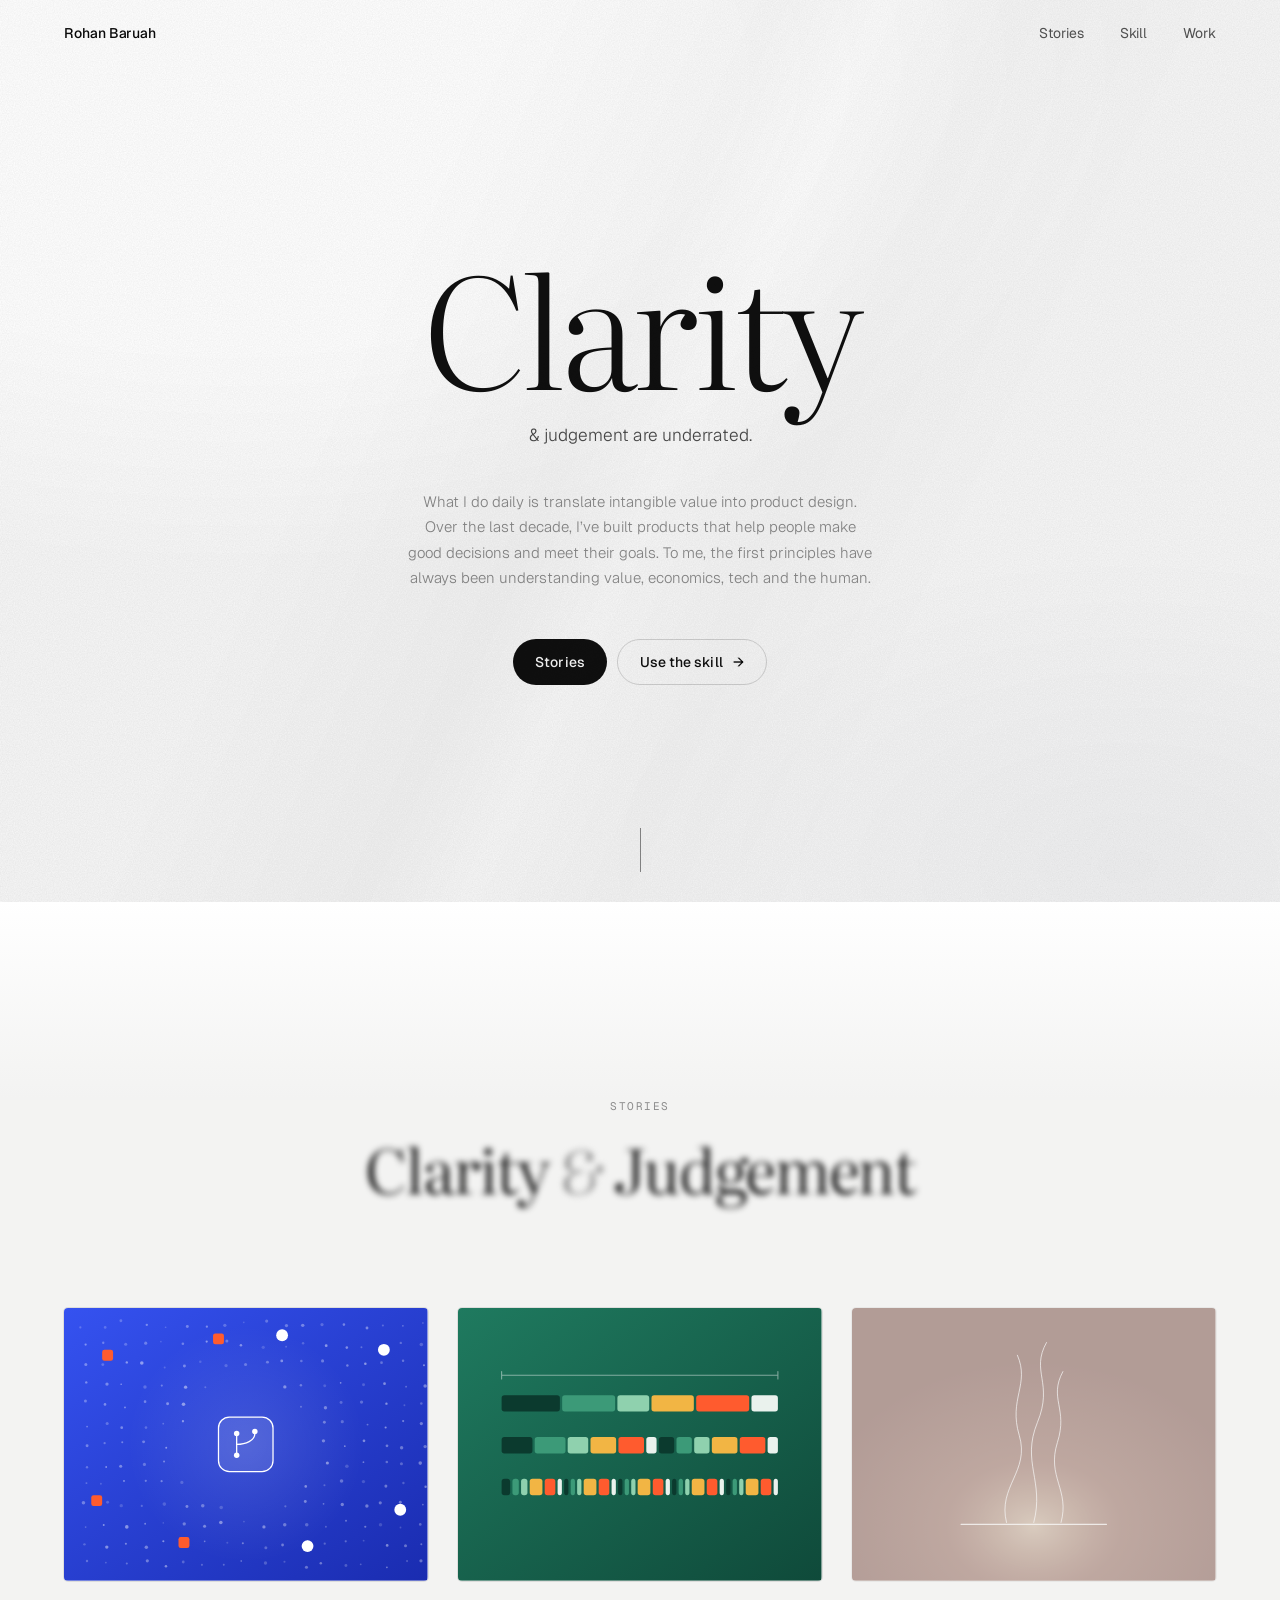
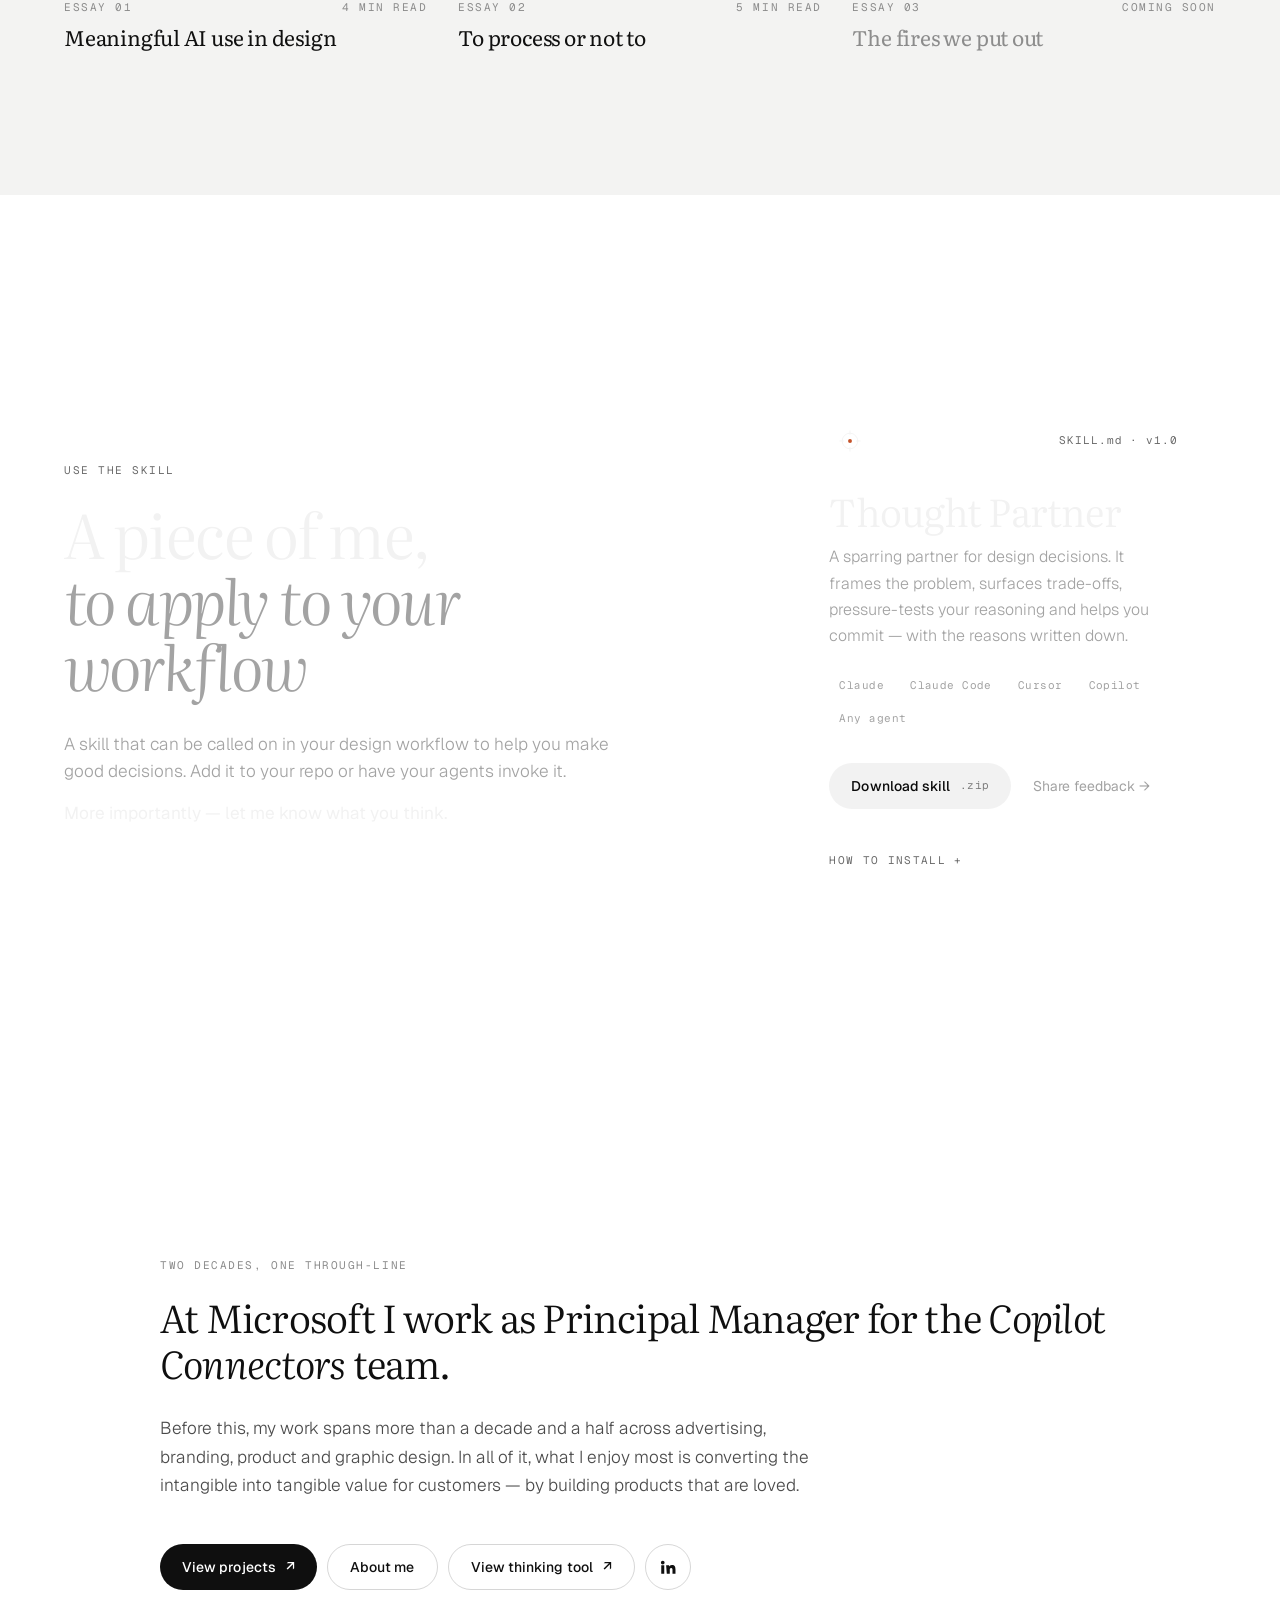
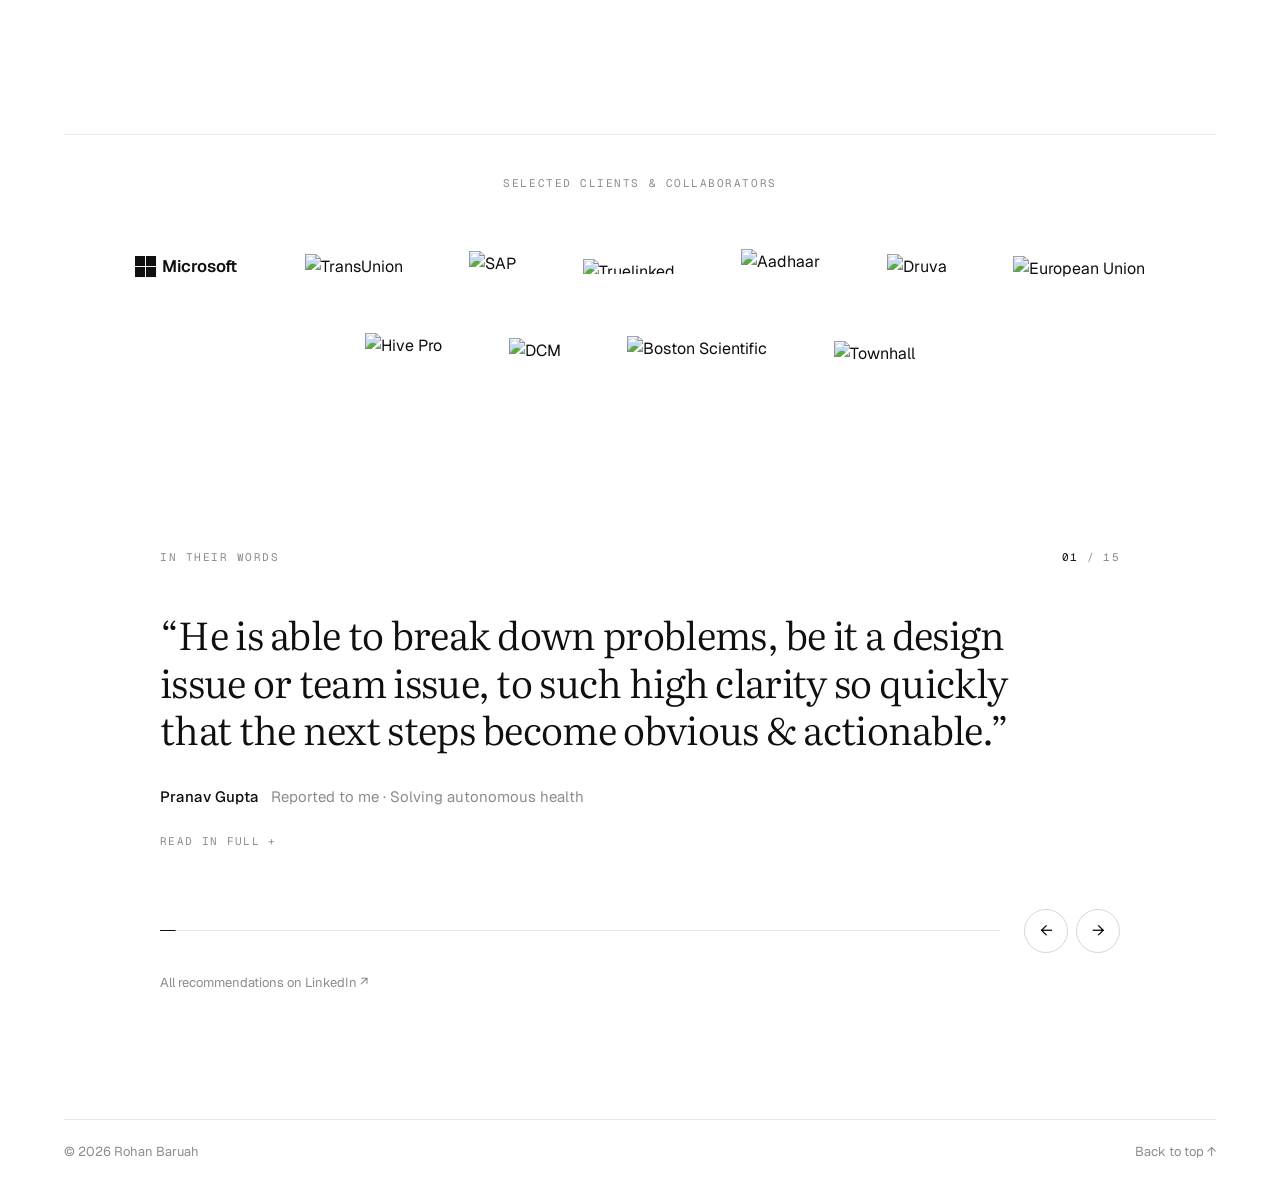
==== index.html @ e4d8b241 "Add files via upload" ====
<!doctype html>
<html lang="en">
<head>
  <meta charset="utf-8" />
  <meta name="viewport" content="width=device-width, initial-scale=1, viewport-fit=cover" />
  <title>Rohan Baruah — Clarity &amp; Judgement</title>
  <meta name="description" content="Design leadership built on clarity and judgement. Essays, a reusable decision-making skill for your design workflow, and two decades of turning the intangible into tangible value." />
  <link rel="icon" href="favicon.ico" sizes="any" />
  <link rel="icon" type="image/png" sizes="32x32" href="assets/favicon-32.png" />
  <link rel="apple-touch-icon" href="assets/apple-touch-icon.png" />
  <meta property="og:type" content="website" />
  <meta property="og:site_name" content="Rohan Baruah" />
  <meta property="og:title" content="Rohan Baruah — Clarity &amp; Judgement" />
  <meta property="og:description" content="Design leadership built on clarity and judgement. Essays, a reusable decision-making skill for your design workflow, and two decades of turning the intangible into tangible value." />
  <meta property="og:url" content="__SITE__" />
  <meta property="og:image" content="__SITE__assets/og.png" />
  <meta property="og:image:width" content="1200" />
  <meta property="og:image:height" content="630" />
  <meta name="twitter:card" content="summary_large_image" />
  <meta name="theme-color" content="#FFFFFF" />
  <link rel="icon" href="data:image/svg+xml,%3Csvg xmlns='http://www.w3.org/2000/svg' viewBox='0 0 64 64'%3E%3Crect width='64' height='64' rx='14' fill='%230A0A0A'/%3E%3Ctext x='32' y='45' font-family='Georgia,serif' font-size='38' font-style='italic' fill='%23FFFFFF' text-anchor='middle'%3EC%3C/text%3E%3C/svg%3E" />
  <link rel="preconnect" href="https://fonts.googleapis.com" />
  <link rel="preconnect" href="https://fonts.gstatic.com" crossorigin />
  <link href="https://fonts.googleapis.com/css2?family=Literata:ital,opsz,wght@0,7..72,200..600;1,7..72,200..600&family=Geist:wght@300;400;500&family=Geist+Mono:wght@400&display=swap" rel="stylesheet" />
  <link rel="stylesheet" href="styles.css" />
  <script>document.documentElement.classList.add('js')</script>
</head>
<body>

  <!-- Navigation: blends against light and dark folds -->
  <header class="nav" aria-label="Primary">
    <a class="nav__mark" href="#top">Rohan Baruah</a>
    <nav class="nav__links">
      <a href="#stories">Stories</a>
      <a href="#skill">Skill</a>
      <a href="#work">Work</a>
    </nav>
  </header>

  <main id="top">

    <!-- ───────────── Fold 1 · Clarity ───────────── -->
    <section class="fold fold--hero" aria-labelledby="hero-title">
      <div class="hero__veil" aria-hidden="true"></div>

      <div class="hero__copy">
        <h1 id="hero-title" class="hero__title">Clarity</h1>
        <p class="hero__line">&amp; judgement are underrated.</p>
        <p class="hero__about">What I do daily is translate intangible value into product design. Over the last decade, I’ve built products that help people make good decisions and meet their goals. To me, the first principles have always been understanding value, economics, tech and the human.</p>
        <div class="hero__cta">
          <a class="btn btn--ink" href="#stories">Stories</a>
          <a class="btn btn--ghost" href="#skill">Use the skill <span aria-hidden="true">→</span></a>
        </div>
      </div>

      <a class="scroll-cue" href="#stories" aria-label="Scroll to stories"><span></span></a>
    </section>

    <!-- ───────────── Fold 2 · Stories ───────────── -->
    <section id="stories" class="fold fold--stories" aria-labelledby="stories-title">
      <div class="stories__stage">
        <div class="uplight" aria-hidden="true"><div class="uplight__beam"></div><div class="uplight__pool"></div></div>
        <p class="eyebrow">Stories</p>
        <h2 id="stories-title" class="stories__title">Clarity <em>&amp;</em> Judgement</h2>
      </div>

      <div class="essays">
        <a class="essay" href="meaningful-ai-use-in-design.html">
          <figure class="essay__thumb thumb--ai" aria-hidden="true">
            <svg viewBox="0 0 400 300" preserveAspectRatio="xMidYMid slice">
              <defs>
                <linearGradient id="cobaltGround" x1="0" y1="0" x2="1" y2="1">
                  <stop offset="0" stop-color="#3552F0"/>
                  <stop offset="1" stop-color="#1A2CB0"/>
                </linearGradient>
                <radialGradient id="cobaltGlow" cx="50%" cy="50%" r="50%">
                  <stop offset="0" stop-color="#fff" stop-opacity=".22"/>
                  <stop offset="1" stop-color="#fff" stop-opacity="0"/>
                </radialGradient>
              </defs>
              <rect width="400" height="300" fill="url(#cobaltGround)"/>
              <circle class="t-glow" cx="200" cy="150" r="130" fill="url(#cobaltGlow)"/>
              <g class="t-field"></g>
              <g class="t-wires">
                <path pathLength="1" d="M98 92 C 140 92, 140 136, 170 136"/>
                <path pathLength="1" d="M86 128 C 130 128, 140 144, 170 144"/>
                <path pathLength="1" d="M86 172 C 130 172, 140 156, 170 156"/>
                <path pathLength="1" d="M98 208 C 140 208, 140 164, 170 164"/>
                <path pathLength="1" d="M230 136 C 260 136, 260 92, 302 92"/>
                <path pathLength="1" d="M230 144 C 270 144, 270 128, 314 128"/>
                <path pathLength="1" d="M230 156 C 270 156, 270 172, 314 172"/>
                <path pathLength="1" d="M230 164 C 260 164, 260 208, 302 208"/>
              </g>
              <g class="t-repo">
                <rect x="170" y="120" width="60" height="60" rx="12"/>
                <path d="M190 138 V162 M190 150 C 200 150, 210 146, 210 138" />
                <circle cx="190" cy="138" r="3"/><circle cx="190" cy="162" r="3"/><circle cx="210" cy="136" r="3"/>
              </g>
              <g class="t-node t-plug" style="--x0:48px;--y0:52px;--x1:92px;--y1:92px"><rect x="-6" y="-6" width="12" height="12" rx="2.5"/></g>
              <g class="t-node t-plug" style="--x0:132px;--y0:258px;--x1:80px;--y1:128px"><rect x="-6" y="-6" width="12" height="12" rx="2.5"/></g>
              <g class="t-node t-plug" style="--x0:36px;--y0:212px;--x1:80px;--y1:172px"><rect x="-6" y="-6" width="12" height="12" rx="2.5"/></g>
              <g class="t-node t-plug" style="--x0:170px;--y0:34px;--x1:92px;--y1:208px"><rect x="-6" y="-6" width="12" height="12" rx="2.5"/></g>
              <g class="t-node t-skill" style="--x0:352px;--y0:46px;--x1:308px;--y1:92px"><circle r="6.5"/></g>
              <g class="t-node t-skill" style="--x0:268px;--y0:262px;--x1:320px;--y1:128px"><circle r="6.5"/></g>
              <g class="t-node t-skill" style="--x0:370px;--y0:222px;--x1:320px;--y1:172px"><circle r="6.5"/></g>
              <g class="t-node t-skill" style="--x0:240px;--y0:30px;--x1:308px;--y1:208px"><circle r="6.5"/></g>
            </svg>
          </figure>
          <div class="essay__meta"><span>Essay 01</span><span>4 min read</span></div>
          <h3 class="essay__title">Meaningful AI use in design</h3>
        </a>

        <a class="essay" href="to-process-or-not-to.html">
          <figure class="essay__thumb thumb--process" aria-hidden="true">
            <svg viewBox="0 0 400 300" preserveAspectRatio="xMidYMid slice">
              <defs>
                <linearGradient id="forestGround" x1="0" y1="0" x2="1" y2="1">
                  <stop offset="0" stop-color="#1F7A5F"/>
                  <stop offset="1" stop-color="#0F4A3A"/>
                </linearGradient>
              </defs>
              <rect width="400" height="300" fill="url(#forestGround)"/>
              <g class="t-ticks"><path d="M48 70 V78 M352 70 V78 M48 74 H352"/></g>
              <g class="t-track"><rect x="48.0" y="96" width="64.1" height="18" rx="3" fill="#0B3A2E"/><rect x="114.6" y="96" width="58.3" height="18" rx="3" fill="#3C9A78"/><rect x="175.4" y="96" width="35.0" height="18" rx="3" fill="#8FD1AE"/><rect x="212.9" y="96" width="46.6" height="18" rx="3" fill="#F2B544"/><rect x="262.1" y="96" width="58.3" height="18" rx="3" fill="#FF5B2E"/><rect x="322.9" y="96" width="29.1" height="18" rx="3" fill="#EAF2ED"/></g>
              <g class="t-track"><rect x="48.0" y="142" width="33.9" height="18" rx="3" fill="#0B3A2E"/><rect x="84.4" y="142" width="33.9" height="18" rx="3" fill="#3C9A78"/><rect x="120.7" y="142" width="22.6" height="18" rx="3" fill="#8FD1AE"/><rect x="145.8" y="142" width="28.2" height="18" rx="3" fill="#F2B544"/><rect x="176.5" y="142" width="28.2" height="18" rx="3" fill="#FF5B2E"/><rect x="207.2" y="142" width="11.3" height="18" rx="3" fill="#EAF2ED"/><rect x="221.0" y="142" width="16.9" height="18" rx="3" fill="#0B3A2E"/><rect x="240.4" y="142" width="16.9" height="18" rx="3" fill="#3C9A78"/><rect x="259.9" y="142" width="16.9" height="18" rx="3" fill="#8FD1AE"/><rect x="279.3" y="142" width="28.2" height="18" rx="3" fill="#F2B544"/><rect x="310.0" y="142" width="28.2" height="18" rx="3" fill="#FF5B2E"/><rect x="340.7" y="142" width="11.3" height="18" rx="3" fill="#EAF2ED"/></g>
              <g class="t-track"><rect x="48.0" y="188" width="9.4" height="18" rx="3" fill="#0B3A2E"/><rect x="59.9" y="188" width="7.0" height="18" rx="3" fill="#3C9A78"/><rect x="69.4" y="188" width="7.0" height="18" rx="3" fill="#8FD1AE"/><rect x="78.9" y="188" width="14.0" height="18" rx="3" fill="#F2B544"/><rect x="95.4" y="188" width="11.7" height="18" rx="3" fill="#FF5B2E"/><rect x="109.6" y="188" width="4.7" height="18" rx="3" fill="#EAF2ED"/><rect x="116.8" y="188" width="4.7" height="18" rx="3" fill="#0B3A2E"/><rect x="124.0" y="188" width="4.7" height="18" rx="3" fill="#3C9A78"/><rect x="131.1" y="188" width="4.7" height="18" rx="3" fill="#8FD1AE"/><rect x="138.3" y="188" width="14.0" height="18" rx="3" fill="#F2B544"/><rect x="154.8" y="188" width="11.7" height="18" rx="3" fill="#FF5B2E"/><rect x="169.0" y="188" width="4.7" height="18" rx="3" fill="#EAF2ED"/><rect x="176.2" y="188" width="4.7" height="18" rx="3" fill="#0B3A2E"/><rect x="183.4" y="188" width="4.7" height="18" rx="3" fill="#3C9A78"/><rect x="190.6" y="188" width="4.7" height="18" rx="3" fill="#8FD1AE"/><rect x="197.7" y="188" width="14.0" height="18" rx="3" fill="#F2B544"/><rect x="214.3" y="188" width="11.7" height="18" rx="3" fill="#FF5B2E"/><rect x="228.5" y="188" width="4.7" height="18" rx="3" fill="#EAF2ED"/><rect x="235.6" y="188" width="4.7" height="18" rx="3" fill="#0B3A2E"/><rect x="242.8" y="188" width="4.7" height="18" rx="3" fill="#3C9A78"/><rect x="250.0" y="188" width="4.7" height="18" rx="3" fill="#8FD1AE"/><rect x="257.2" y="188" width="14.0" height="18" rx="3" fill="#F2B544"/><rect x="273.7" y="188" width="11.7" height="18" rx="3" fill="#FF5B2E"/><rect x="287.9" y="188" width="4.7" height="18" rx="3" fill="#EAF2ED"/><rect x="295.1" y="188" width="4.7" height="18" rx="3" fill="#0B3A2E"/><rect x="302.2" y="188" width="4.7" height="18" rx="3" fill="#3C9A78"/><rect x="309.4" y="188" width="4.7" height="18" rx="3" fill="#8FD1AE"/><rect x="316.6" y="188" width="14.0" height="18" rx="3" fill="#F2B544"/><rect x="333.1" y="188" width="11.7" height="18" rx="3" fill="#FF5B2E"/><rect x="347.3" y="188" width="4.7" height="18" rx="3" fill="#EAF2ED"/></g>
              <line class="t-head" x1="48" y1="84" x2="48" y2="224"/>
            </svg>
          </figure>
          <div class="essay__meta"><span>Essay 02</span><span>5 min read</span></div>
          <h3 class="essay__title">To process or not to</h3>
        </a>

        <div class="essay is-soon">
          <figure class="essay__thumb thumb--fires" aria-hidden="true">
            <svg viewBox="0 0 400 300" preserveAspectRatio="xMidYMid slice">
              <defs>
                <radialGradient id="ember" cx="50%" cy="80%" r="60%">
                  <stop offset="0" stop-color="#FFC069" stop-opacity=".75"/>
                  <stop offset=".4" stop-color="#FF7A3D" stop-opacity=".35"/>
                  <stop offset="1" stop-color="#FF7A3D" stop-opacity="0"/>
                </radialGradient>
              </defs>
              <rect width="400" height="300" fill="#B4371B"/>
              <rect width="400" height="300" fill="url(#ember)"/>
              <g class="t-line t-smoke">
                <path d="M170 236 C 160 196, 196 180, 184 140 S 196 84, 182 52"/>
                <path d="M200 236 C 212 190, 186 170, 204 126 S 196 70, 214 38"/>
                <path d="M230 236 C 240 200, 214 186, 226 148 S 216 100, 232 70"/>
              </g>
              <path class="t-base" d="M120 238 H280"/>
            </svg>
          </figure>
          <div class="essay__meta"><span>Essay 03</span><span>Coming soon</span></div>
          <h3 class="essay__title">The fires we put out</h3>
        </div>
      </div>
    </section>

    <!-- ───────────── Fold 3 · The skill (dark) ───────────── -->
    <section id="skill" class="fold fold--skill" aria-labelledby="skill-title">
      <div class="skill__glow" aria-hidden="true"></div>
      <div class="skill__grid">
        <div class="skill__copy">
          <p class="eyebrow">Use the skill</p>
          <h2 id="skill-title" class="skill__title">A piece of me,<br /><em>to apply to your workflow</em></h2>
          <p class="skill__desc">A skill that can be called on in your design workflow to help you make good decisions. Add it to your repo or have your agents invoke it.</p>
          <p class="skill__desc skill__desc--em">More importantly — let me know what you think.</p>
        </div>

        <article class="skillcard">
          <div class="skillcard__top">
            <span class="skillcard__icon" aria-hidden="true">
              <svg viewBox="0 0 40 40"><circle cx="20" cy="20" r="13"/><circle cx="20" cy="20" r="3.2" class="fill"/><path d="M20 3v6M20 31v6M3 20h6M31 20h6"/></svg>
            </span>
            <span class="skillcard__tag">SKILL.md · v1.0</span>
          </div>
          <h3 class="skillcard__name">Thought Partner</h3>
          <p class="skillcard__what">A sparring partner for design decisions. It frames the problem, surfaces trade-offs, pressure-tests your reasoning and helps you commit — with the reasons written down.</p>
          <ul class="skillcard__works">
            <li>Claude</li><li>Claude Code</li><li>Cursor</li><li>Copilot</li><li>Any agent</li>
          </ul>
          <div class="skillcard__actions">
            <a class="btn btn--light" href="assets/thought-partner-skill.zip" download>
              Download skill <span class="btn__meta">.zip</span>
            </a>
            <a class="link-light" href="mailto:rohan.baruah@gmail.com?subject=Thought%20Partner%20skill%20%E2%80%94%20feedback">Share feedback <span aria-hidden="true">→</span></a>
          </div>
          <details class="skillcard__how">
            <summary>How to install</summary>
            <ol>
              <li><b>Claude Code</b> — unzip into <code>.claude/skills/</code> in your repo, or <code>~/.claude/skills/</code> for every project.</li>
              <li><b>Claude.ai</b> — Settings → Capabilities → Skills → upload the zip.</li>
              <li><b>Other agents</b> — drop <code>SKILL.md</code> in your repo and reference it from your agent instructions.</li>
            </ol>
          </details>
        </article>
      </div>
    </section>

    <!-- ───────────── Fold 4 · Credibility ───────────── -->
    <section id="work" class="fold fold--work" aria-labelledby="work-title">
      <div class="work__inner">
        <p class="eyebrow">Two decades, one through-line</p>
        <h2 id="work-title" class="visually-hidden">Experience</h2>
        <p class="work__lead">At Microsoft I work as Principal Manager for the <em>Copilot Connectors</em> team.</p>
        <p class="work__body">Before this, my work spans more than a decade and a half across advertising, branding, product and graphic design. In all of it, what I enjoy most is converting the intangible into tangible value for customers — by building products that are loved.</p>
        <div class="work__cta">
          <a class="btn btn--ink" href="https://icky2sticky.framer.website/#projects-1" target="_blank" rel="noopener">View projects <span aria-hidden="true">↗</span></a>
          <a class="btn btn--ghost" href="https://docs.google.com/document/d/1UkSklnshBPQ4LnmFs9jwqDoGEj37XyWwLFOPFKgwu-Q/edit?usp=sharing" target="_blank" rel="noopener">About me</a>
          <a class="btn btn--ghost" href="https://fpp-design.lovable.app/" target="_blank" rel="noopener">View thinking tool <span aria-hidden="true">↗</span></a>
          <a class="btn btn--ghost btn--icon" href="https://www.linkedin.com/in/rohan-baruah-94317ab/" target="_blank" rel="noopener" aria-label="LinkedIn">
            <svg viewBox="0 0 24 24" aria-hidden="true"><path d="M4.98 3.5a2.5 2.5 0 1 1 0 5 2.5 2.5 0 0 1 0-5zM3 9.75h4V21H3zM9.5 9.75h3.83v1.54h.06c.53-1.01 1.84-2.08 3.79-2.08 4.05 0 4.8 2.67 4.8 6.13V21h-4v-5.02c0-1.2-.02-2.74-1.67-2.74-1.67 0-1.93 1.3-1.93 2.65V21h-4z"/></svg>
          </a>
        </div>
      </div>

      <div class="logos">
        <p class="logos__label">Selected clients &amp; collaborators</p>
        <ul class="logos__grid">
          <li style="--h:22">
            <svg class="logo-ms" viewBox="0 0 108 23" role="img" aria-label="Microsoft">
              <rect x="0" y="0" width="10.5" height="10.5"/><rect x="11.5" y="0" width="10.5" height="10.5"/>
              <rect x="0" y="11.5" width="10.5" height="10.5"/><rect x="11.5" y="11.5" width="10.5" height="10.5"/>
              <text x="28" y="17.2">Microsoft</text>
            </svg>
          </li>
          <li style="--h:25"><img src="assets/logos/transunion.png" alt="TransUnion" loading="lazy" /></li>
          <li style="--h:32"><img src="assets/logos/sap.png" alt="SAP" loading="lazy" /></li>
          <li style="--h:15"><img src="assets/logos/truelinked.png" alt="Truelinked" loading="lazy" /></li>
          <li style="--h:36"><img src="assets/logos/aadhaar.png" alt="Aadhaar" loading="lazy" /></li>
          <li style="--h:25"><img src="assets/logos/druva.png" alt="Druva" loading="lazy" /></li>
          <li style="--h:21"><img src="assets/logos/eu.png" alt="European Union" loading="lazy" /></li>
          <li style="--h:36"><img src="assets/logos/hivepro.png" alt="Hive Pro" loading="lazy" /></li>
          <li style="--h:25"><img src="assets/logos/dcm.png" alt="DCM" loading="lazy" /></li>
          <li style="--h:30"><img src="assets/logos/bostonscientific.png" alt="Boston Scientific" loading="lazy" /></li>
          <li style="--h:20"><img src="assets/logos/townhall.png" alt="Townhall" loading="lazy" /></li>
        </ul>
      </div>

    </section>

    <!-- ───────────── Fold 5 · In their words (LinkedIn recommendations) ───────────── -->
    <section id="words" class="fold fold--words" aria-labelledby="words-title">
      <div class="words__inner">
        <div class="words__head">
          <p class="eyebrow" id="words-title">In their words</p>
          <p class="words__count" aria-hidden="true"><span class="words__n">01</span> / <span class="words__total">15</span></p>
        </div>

        <div class="words__stage" aria-roledescription="carousel" aria-label="Recommendations from LinkedIn">
          <ol class="words__list">

            <li class="rec">
              <blockquote class="rec__quote">He is able to break down problems, be it a design issue or team issue, to such high clarity so quickly that the next steps become obvious &amp; actionable.</blockquote>
              <p class="rec__who"><a href="https://www.linkedin.com/in/interguption/" target="_blank" rel="noopener">Pranav Gupta</a><span>Reported to me · Solving autonomous health</span></p>
              <details class="rec__full"><summary>Read in full</summary>
                <p>Rohan taught me, leading by example, the value of an empathetic leader. He is able to break down problems, be it a design issue or team issue, to such high clarity so quickly that the next steps become obvious &amp; actionable. It is this level of articulation &amp; his ability to deeply understand people which taught me the timeless lesson about the 3 kinds of designers that exist in a team &amp; how to help them be their best selves. Rohan has helped me grow exponentially during the time we worked together. He will always be an inspiration, a good friend and a fellow beer enthusiast!</p>
              </details>
            </li>

            <li class="rec">
              <blockquote class="rec__quote">Rohan never reacted with pressure or noise. Instead, he brought a sense of calm and clarity that made you feel, ‘okay, we’ll figure this out.’</blockquote>
              <p class="rec__who"><a href="https://www.linkedin.com/in/rahul-patil-69a485149/" target="_blank" rel="noopener">Rahul Patil</a><span>Reported to me · Founder, Tradeal</span></p>
              <details class="rec__full"><summary>Read in full</summary>
                <p>Working with Rohan has been one of those experiences that quietly shapes how you see leadership.</p>
                <p>I still remember moments when things were uncertain—tight timelines, unclear directions, or just the usual chaos that comes with building products. In those situations, Rohan never reacted with pressure or noise. Instead, he brought a sense of calm and clarity that made you feel, “okay, we’ll figure this out.” That ability to steady a team without overpowering it is rare.</p>
                <p>What makes Rohan stand out isn’t just his design thinking or decision-making—it’s how deeply he cares about people. He notices when someone is stuck, when someone needs direction, or even just encouragement. And he shows up—not in a loud, performative way, but in a way that actually matters.</p>
                <p>One thing I’ve always respected is that he doesn’t just aim for better outcomes; he pushes for better growth—for the team and for individuals. He challenges you, but never in a way that puts you down. You walk away sharper, more confident, and more aware of your own potential.</p>
                <p>Rohan is the kind of leader who doesn’t just build products—he builds people and trust along the way. And that’s something that stays with you long after the project is done.</p>
              </details>
            </li>

            <li class="rec">
              <blockquote class="rec__quote">Rohan is one of the few people who will think about you, more than you will.</blockquote>
              <p class="rec__who"><a href="https://www.linkedin.com/in/heribert-thomas/" target="_blank" rel="noopener">Heribert Thomas</a><span>Client · Founder, Bottomline</span></p>
              <details class="rec__full"><summary>Read in full</summary>
                <p>Rohan is one of the few people who will think about you, more than you will. He is highly empathetic, a good listener, has high integrity and someone who adds value to you irrespective of whether you asked for it. These qualities make him trustworthy and that's why he is able to manage a team of highly talented people and get them aligned to a single goal, because everyone loves working with him. I've worked with him for more than 5 years now and he delivers on what he promised. But that's not the reason I like working with him, the reason I enjoy working with him is, coz he is one of the nicest people you will come across in a corporate setting. If you haven't worked with him yet, you are losing out.</p>
              </details>
            </li>

            <li class="rec">
              <blockquote class="rec__quote">His understanding of each project requirement was so high that the lead times for warming up were non-existent.</blockquote>
              <p class="rec__who"><a href="https://www.linkedin.com/in/kelaaditya/" target="_blank" rel="noopener">Aditya Kela</a><span>Client · Software</span></p>
              <details class="rec__full"><summary>Read in full</summary>
                <p>We initiated our first project with Rohan in 2019 and liked working with him and his team so much that since 2019 all of our design projects (UI/UX on mobile and desktop, branding, and design market research) were handled by him. His understanding of each project requirement was so high that the lead times for warming up were non-existent. His ability to view each project from both the design and also the business standpoints was incredible. Additionally, each discussion with him led to the generation of exciting ideas and avenues that we hadn't explored.</p>
                <p>Personally, I think he's a great team leader and design manager, and really good at client relations. Very easy to talk to, discuss with, promptly reachable, and also available at odd times and weekends too (as and when ideas pop up).</p>
                <p>We will miss him a lot and really look forward to working with him in the future.</p>
              </details>
            </li>

            <li class="rec">
              <blockquote class="rec__quote">He has the innate ability to understand business or product challenges, resolve complexity, and achieve design solutions most efficiently and creatively.</blockquote>
              <p class="rec__who"><a href="https://www.linkedin.com/in/shekharbadve/" target="_blank" rel="noopener">Shekhar Badve</a><span>Senior colleague · Director, Lokusdesign</span></p>
              <details class="rec__full"><summary>Read in full</summary>
                <p>I am delighted to recommend Rohan, who has been an exceptional leader in our UI/UX practice at Monsoonfish. I have known Rohan for 10 years and have seen him grow from a designer to a technical business leader. He has the innate ability to understand business or product challenges, resolve complexity, and achieve design solutions most efficiently and creatively. I have rarely seen a combination of creativity, technical expertise, strategic insight, and people-centricity in a person. He has consistently driven our projects to success.</p>
                <p>In his role, Rohan has demonstrated an impressive ability to blend user-centered design principles with innovative solutions. His keen eye for detail and deep understanding of user needs have resulted in interfaces that are not only visually stunning but also intuitive and highly functional.</p>
                <p>What sets Rohan apart is his leadership and collaborative spirit. He has a remarkable talent for mentoring junior designers, fostering a culture of continuous learning, and encouraging creativity within the team. His ability to effectively communicate design concepts and rationale to stakeholders has facilitated smoother project execution and alignment across departments.</p>
                <p>Beyond his technical prowess, Rohan is known for his problem-solving skills and proactive approach. He consistently takes the initiative to address challenges and refine processes, ensuring our design practices remain cutting-edge and aligned with the best standards. Rohan's dedication, expertise, and passion for design will bring value to any organization.</p>
                <p>I wish him all the success!</p>
              </details>
            </li>

            <li class="rec">
              <blockquote class="rec__quote">I can confidently say that he is one of the best design team leads I’ve encountered.</blockquote>
              <p class="rec__who"><a href="https://www.linkedin.com/in/shabazkhan054/" target="_blank" rel="noopener">Shahbaz Khan</a><span>Client · Founder, Bottomline</span></p>
              <details class="rec__full"><summary>Read in full</summary>
                <p>I had the privilege of knowing Rohan during my entrepreneurial journey, and I can confidently say that he is one of the best design team leads I’ve encountered. His exceptional communication skills, coupled with his boundless energy, make him a joy to collaborate with and a natural leader.</p>
                <p>Beyond his technical expertise, his willingness to go the extra mile to help those around him is truly inspiring. He’s always ready to lend a hand, share insights, or uplift the team whenever needed.</p>
                <p>Rohan played a crucial role in my growth and success, and I have no doubt he will continue to make a positive impact wherever he goes.</p>
              </details>
            </li>

            <li class="rec">
              <blockquote class="rec__quote">Even if the truth might hurt, he never sugarcoats it. His suggestions were always rooted in genuine care and honesty.</blockquote>
              <p class="rec__who"><a href="https://www.linkedin.com/in/design-with-subham/" target="_blank" rel="noopener">Subham Saurabh</a><span>Worked in my team · Product Designer</span></p>
              <details class="rec__full"><summary>Read in full</summary>
                <p>If you don’t believe me, just talk to him once, and you’ll see exactly what I mean.</p>
                <p>I had the privilege of working with him as my Operations Manager, and I can say with confidence that he is one of the most genuine and inspiring individuals I’ve encountered. From our first interaction during a telephonic interview, I knew he was someone special. Our conversation immediately clicked, and from that moment, I felt assured about the opportunity to work with him.</p>
                <p>Soon after joining, we went on a company trip to Goa. During that trip, I opened up about some of the vulnerable moments in my life, and his response was thoughtful, logical, and empathetic. That conversation deepened our relationship beyond the typical manager-employee dynamic, he became not just a mentor but a true friend and an elder brother figure to me.</p>
                <p>What stood out the most about him was his ability to provide unbiased feedback. Even if the truth might hurt, he never sugarcoats it. His suggestions were always rooted in genuine care and honesty, which I found both admirable and rare. He has a remarkable gift for understanding people deeply through just a few conversations. His support was unwavering, always offering guidance that felt personal, grounded, and insightful.</p>
                <p>Although I didn’t work on many projects with him, every interaction was a learning opportunity. Whether we discussed career growth, relationships, or life in general, his wisdom left a lasting impression on me. His charisma, humility, and kindness made him approachable to everyone, regardless of background. It was fascinating to see how people, no matter their rank or gender, gravitated towards him, he truly was the talk of the office, always for the right reasons.</p>
                <p>What makes him extraordinary is not just his emotional intelligence and people management skills but also his deep understanding of art, design principles, philosophy, and psychology. His grasp of Gestalt principles and their application to real-world design challenges was inspiring to witness.</p>
                <p>He leaves a lasting impact wherever he goes. His words and ideas stay with you long after a conversation ends, encouraging reflection and growth. His problem-solving abilities, eagerness to explore new ideas, and cheerful personality make him an invaluable asset to any organization.</p>
                <p>In short, Rohan's ability to connect with people, guide them with empathy and logic, and provide valuable feedback creates a culture of trust and growth. His emotional intelligence, design expertise, and leadership skills foster collaboration and innovation, ensuring that any team he is part of flourishes. Any organisation would be fortunate to have someone like him, whose wisdom and leadership inspire both professional and personal growth.</p>
                <p>To quote him: Order is a necessary condition for anything the human mind is to understand. ~ Rudolf Arnheim</p>
              </details>
            </li>

            <li class="rec">
              <blockquote class="rec__quote">From day one, he not only believed in my potential but also made sure I believed in myself.</blockquote>
              <p class="rec__who"><a href="https://www.linkedin.com/in/suryanarayankv/" target="_blank" rel="noopener">Surya Narayan K V</a><span>Worked in my team · Design, AI &amp; Product, Strollby</span></p>
              <details class="rec__full"><summary>Read in full</summary>
                <p>Rohan was the perfect mentor to give my UX design career the kickstart it needed. From day one, he not only believed in my potential but also made sure I believed in myself. He’s the kind of leader who knows how to bring out the best in his people, always valuing their input and guiding them with care.</p>
                <p>Rohan has this unique ability to make every conversation enjoyable, whether we’re deep in design discussions or just catching up on life. His wit and humor are refreshing, and he has a way of lightening the mood when things get tough —sometimes I felt like I was in my very own episode of The Office. If I had to pick a quote to describe working with him, it would be from Michael Scott: “I am Beyoncé, always.” Because honestly, when you work with Rohan, you feel like you’re working with someone who makes you feel empowered and unstoppable.</p>
                <p>He’s not just a mentor; he’s a leader who makes every challenge fun, every lesson valuable, and every interaction memorable. If you ever get the chance to work with Rohan, don’t think twice —it’s a career highlight, for sure!</p>
              </details>
            </li>

            <li class="rec">
              <blockquote class="rec__quote">His astute sense of design and ability to engage patiently and effectively with diverse stakeholders to capture user needs is impressive.</blockquote>
              <p class="rec__who"><a href="https://www.linkedin.com/in/aishwarya-pillai-4365726/" target="_blank" rel="noopener">Aishwarya Pillai</a><span>Client · Coalition for Disaster Resilient Infrastructure</span></p>
              <details class="rec__full"><summary>Read in full</summary>
                <p>It’s been a pleasure working with Rohan on DRI Connect. His astute sense of design and ability to engage patiently and effectively with diverse stakeholders to capture user needs is impressive. His convivial way of working also makes a difference.</p>
              </details>
            </li>

            <li class="rec">
              <blockquote class="rec__quote">He genuinely cares about his team members, and creates a supportive atmosphere where everyone feels valued and understood.</blockquote>
              <p class="rec__who"><a href="https://www.linkedin.com/in/poorvaketkar/" target="_blank" rel="noopener">Poorva Ketkar</a><span>Worked in my team · UX Researcher</span></p>
              <details class="rec__full"><summary>Read in full</summary>
                <p>Rohan is one of the most visionary people I’ve come across! His enthusiasm is infectious, always motivating those around him. His ability to connect with people on a personal level is something that’s exceptional, it encourages a positive and collaborative work environment. He was a master of his craft, with exceptional management skills that led to the success of his team and the organization as a whole.</p>
                <p>He genuinely cares about his team members, and creates a supportive atmosphere where everyone feels valued and understood. One thing that I admire the most is that he is very invested in his team's professional growth and always ready to provide mentorship.</p>
              </details>
            </li>

            <li class="rec">
              <blockquote class="rec__quote">Rohan is a take-charge person who is able to present creative solutions to complex problems and communicate the benefits clearly.</blockquote>
              <p class="rec__who"><a href="https://www.linkedin.com/in/ronojacob/" target="_blank" rel="noopener">Rono Jacob</a><span>Senior colleague · Product leader</span></p>
              <details class="rec__full"><summary>Read in full</summary>
                <p>It was wonderful to work together with Rohan, who was an exceptional UX designer. Proactive, energetic and totally organized. A brilliant UX designer with strong empathy for users. Very positive attitude towards work. Besides being a joy to work with, Rohan is a take-charge person who is able to present creative solutions to complex problems and communicate the benefits clearly. I enjoyed working with him on the numerous projects we took on. Wish you all the very best!</p>
              </details>
            </li>

            <li class="rec">
              <blockquote class="rec__quote">Rohan used to go to the extreme depth of the problem statement to come up with the most acceptable and ideal solution for the product.</blockquote>
              <p class="rec__who"><a href="https://www.linkedin.com/in/mahesh-kulkarni-07234a/" target="_blank" rel="noopener">Mahesh Kulkarni</a><span>Colleague · Tekdi Technologies</span></p>
              <details class="rec__full"><summary>Read in full</summary>
                <p>Rohan is one of the most enthusiastic and creative people I have seen. We worked together on a very large project in the education field through Monsoonfish. Rohan used to go to the extreme depth of the problem statement to come up with the most acceptable and ideal solution for the product. He brings a very in depth knowledge of the product domain on whichever product he works. Used wonder when and how does so much of research and background work for any of product specification discussions. He was on the go to person for anything related to UI/UX of the product. Rohan is a very approachable and dependent person.</p>
                <p>It's a real pleasure to work in the team where Rohan is part of.</p>
              </details>
            </li>

            <li class="rec">
              <blockquote class="rec__quote">Rohan’s creative problem-solving skills and attention to detail consistently result in impactful design solutions.</blockquote>
              <p class="rec__who"><a href="https://www.linkedin.com/in/sankalp-pandey-55307123/" target="_blank" rel="noopener">Sankalp Pandey</a><span>Client · Cybersecurity leader</span></p>
              <details class="rec__full"><summary>Read in full</summary>
                <p>Rohan is an outstanding UX innovator and designer, known for creating intuitive and engaging user experiences. His dedication to staying updated with the latest trends and his collaborative spirit make him a valuable asset. Rohan’s creative problem-solving skills and attention to detail consistently result in impactful design solutions.</p>
              </details>
            </li>

            <li class="rec">
              <blockquote class="rec__quote">He is hands-on with Project ops and understands the needs of his clients to the core.</blockquote>
              <p class="rec__who"><a href="https://www.linkedin.com/in/neemisha-agashe-1a55561a7/" target="_blank" rel="noopener">Neemisha Agashe</a><span>Reported to me · HR</span></p>
              <details class="rec__full"><summary>Read in full</summary>
                <p>Rohan is a contagiously motivated and driven individual. His passion and expertise in design and operations make him a standout individual. I had a great opportunity to work with him and learn from his mentorship. He is hands-on with Project ops and understands the needs of his clients to the core. It's been a pleasure collaborating with someone so dedicated, and I'm eagerly looking forward to future opportunities to work alongside Rohan again.</p>
              </details>
            </li>

            <li class="rec">
              <blockquote class="rec__quote">Even when we joined different companies, he has always been my go-to person for UI/UX issues.</blockquote>
              <p class="rec__who"><a href="https://www.linkedin.com/in/ambikasingh/" target="_blank" rel="noopener">Ambika Singh</a><span>Senior colleague · Technical Writer</span></p>
              <details class="rec__full"><summary>Read in full</summary>
                <p>This one is long overdue. Rohan is one of my favorite people because he is an enthusiastic and creative person, and he is also a very approachable and dependent person. Even when we joined different companies, he has always been my go-to person for UI/UX issues. I found Rohan to be very hardworking, lively, and honest. If you talk to him about anything (excluding religion and politics), you're bound to be surprised! He's high on life, happy in life! Rohan, all the best to you!</p>
              </details>
            </li>

          </ol>
        </div>

        <div class="words__ctrl">
          <div class="words__bar" aria-hidden="true"><i></i></div>
          <button class="words__btn" type="button" data-dir="-1" aria-label="Previous recommendation">←</button>
          <button class="words__btn" type="button" data-dir="1" aria-label="Next recommendation">→</button>
        </div>
        <p class="words__source"><a href="https://www.linkedin.com/in/rohan-baruah-94317ab/" target="_blank" rel="noopener">All recommendations on LinkedIn <span aria-hidden="true">↗</span></a></p>
      </div>

      <footer class="foot">
        <span>© <span id="yr">2026</span> Rohan Baruah</span>
        <a href="#top">Back to top <span aria-hidden="true">↑</span></a>
      </footer>
    </section>
  </main>

  <script src="main.js" defer></script>
</body>
</html>
---- styles.css ----
/* ──────────────────────────────────────────────
   Clarity & Judgement — landing page
   Display: Literata (optical sizes) · Body: Geist · Labels: Geist Mono
   ────────────────────────────────────────────── */

:root {
  /* Light — neutral, no warmth */
  --white: #FFFFFF;
  --mist: #F3F3F2;          /* Stories ground: just enough tone for light to read */
  --tile: #FAFAFA;
  --ink: #0F0F0F;
  --ink-2: #4A4A4A;
  --ink-3: #8C8C8C;
  --rule: rgba(0, 0, 0, .09);

  /* Dark */
  --night: #0A0A0A;
  --moon: #F2F2F2;
  --moon-2: #A3A3A3;
  --moon-3: #6B6B6B;
  --line-d: rgba(255, 255, 255, .1);

  --accent: #C4522A;
  --cobalt: #2B47E6;
  --ember: #FF5B2E;

  /* Type */
  --serif: "Literata", "Iowan Old Style", Georgia, serif;
  --sans: "Geist", ui-sans-serif, system-ui, -apple-system, "Segoe UI", sans-serif;
  --mono: "Geist Mono", ui-monospace, "SF Mono", Menlo, monospace;

  /* Type scale — one ladder for the whole site
     display  · the single word that opens the site
     h1       · section statements
     h2       · sub-statements, card names
     h3       · item titles
     lead     · the sentence that follows a headline
     body / small / label */
  --fs-display: clamp(64px, 12vw, 176px);
  --fs-h1: clamp(38px, 4.8vw, 64px);
  --fs-h2: clamp(28px, 3vw, 40px);
  --fs-h3: clamp(21px, 1.6vw, 24px);
  --fs-lead: clamp(17px, 1.35vw, 20px);
  --fs-body: 16px;
  --fs-small: 14px;
  --fs-label: 11px;

  --gutter: clamp(20px, 5vw, 72px);
  --ease: cubic-bezier(.2, .7, .1, 1);
}

*, *::before, *::after { box-sizing: border-box; }
html { scroll-behavior: smooth; -webkit-text-size-adjust: 100%; overflow-x: clip; }
body {
  margin: 0;
  background: var(--white);
  color: var(--ink);
  font-family: var(--sans);
  font-size: var(--fs-body);
  font-weight: 400;
  line-height: 1.6;
  -webkit-font-smoothing: antialiased;
  -moz-osx-font-smoothing: grayscale;
  text-rendering: optimizeLegibility;
  font-feature-settings: "ss01", "cv11";
  transition: background-color 1s var(--ease);
}
body.is-dark { background: var(--night); }

/* Frosted glass — a fixed pane over the page: fine grain + soft, uneven diffusion */
body::after {
  content: ""; position: fixed; inset: -2px; z-index: 45; pointer-events: none;
  background-image:
    url("data:image/svg+xml,%3Csvg xmlns='http://www.w3.org/2000/svg' width='220' height='220'%3E%3Cfilter id='n'%3E%3CfeTurbulence type='fractalNoise' baseFrequency='.85' numOctaves='3' stitchTiles='stitch'/%3E%3CfeColorMatrix values='0 0 0 0 0 0 0 0 0 0 0 0 0 0 0 0 0 0 .065 0'/%3E%3C/filter%3E%3Crect width='100%25' height='100%25' filter='url(%23n)'/%3E%3C/svg%3E"),
    radial-gradient(70% 55% at 18% 8%, rgba(0,0,0,0), rgba(0,0,0,0) 55%, rgba(0,0,0,.03)),
    radial-gradient(60% 50% at 88% 96%, rgba(20,30,60,.035), rgba(0,0,0,0) 70%),
    linear-gradient(115deg, rgba(0,0,0,0) 30%, rgba(0,0,0,.022) 46%, rgba(0,0,0,0) 52%, rgba(0,0,0,.014) 60%, rgba(0,0,0,0) 72%);
  background-size: 220px 220px, 100% 100%, 100% 100%, 100% 100%;
  mix-blend-mode: multiply;
  transition: opacity 1s var(--ease);
}
body.is-dark::after { mix-blend-mode: screen; opacity: .5; }

img, svg { display: block; max-width: 100%; }
a { color: inherit; text-decoration: none; }
::selection { background: var(--ink); color: var(--white); }

.visually-hidden {
  position: absolute !important; width: 1px; height: 1px; overflow: hidden;
  clip: rect(0 0 0 0); white-space: nowrap;
}

/* ── Type roles ── */
.serif, .hero__title, .stories__title, .skill__title, .skillcard__name, .work__lead, .essay__title {
  font-family: var(--serif);
  font-optical-sizing: auto;
  font-weight: 350;
}
.eyebrow, .essay__meta, .logos__label, .skillcard__tag, .skillcard__works li, .skillcard__how summary {
  font-family: var(--mono);
  font-size: var(--fs-label);
  font-weight: 400;
  letter-spacing: .14em;
  text-transform: uppercase;
}
.eyebrow { color: var(--ink-3); margin: 0 0 20px; }

/* ───────────── Nav ───────────── */
.nav {
  position: fixed; inset: 0 0 auto 0; z-index: 50;
  display: flex; justify-content: space-between; align-items: center;
  padding: 22px var(--gutter);
  color: #fff;
  mix-blend-mode: difference;
  font-size: var(--fs-small);
  opacity: 0;
  transition: opacity 1s var(--ease) 2.4s;
}
.is-ready .nav { opacity: 1; }
.nav__mark { font-weight: 500; letter-spacing: -.005em; }
.nav__links { display: flex; gap: clamp(16px, 3vw, 36px); }
.nav__links a { opacity: .72; transition: opacity .3s; }
.nav__links a:hover { opacity: 1; }

/* ───────────── Buttons ───────────── */
.btn {
  display: inline-flex; align-items: center; justify-content: center; gap: 10px;
  height: 46px; padding: 0 22px;
  border-radius: 999px;
  white-space: nowrap;
  font-size: var(--fs-small); font-weight: 500; letter-spacing: .005em;
  transition: transform .5s var(--ease), background-color .3s, color .3s, border-color .3s, box-shadow .5s var(--ease);
  -webkit-tap-highlight-color: transparent;
}
.btn:active { transform: scale(.98); }
.btn--ink { background: var(--ink); color: var(--white); }
.btn--ink:hover { box-shadow: 0 10px 30px -14px rgba(0,0,0,.5); transform: translateY(-1px); }
.btn--ghost { color: var(--ink); border: 1px solid rgba(0,0,0,.16); background: transparent; }
.btn--ghost:hover { border-color: var(--ink); }
.btn--light { background: var(--moon); color: var(--night); }
.btn--light:hover { background: #fff; box-shadow: 0 0 0 6px rgba(255,255,255,.06); }
.btn__meta { font-family: var(--mono); font-size: var(--fs-label); font-weight: 400; opacity: .5; }

.fold { position: relative; }

/* ───────────── Fold 1 · Hero ─────────────
   The page loads in: a soft grey veil lifts to clean white,
   then "Clarity" resolves out of a blur, then the line follows. */
.fold--hero {
  min-height: 100vh; min-height: 100svh;
  display: grid; place-items: center;
  padding: 16vh var(--gutter) 12vh;
  background: var(--white);
  overflow: hidden;
}
.hero__veil {
  position: absolute; inset: 0; z-index: 1; pointer-events: none;
  background: radial-gradient(120% 100% at 50% 45%, #E4E4E3 0%, #D6D6D5 100%);
}
.is-ready .hero__veil { animation: lift 1.8s var(--ease) .15s forwards; }
@keyframes lift { to { opacity: 0; } }

.hero__copy { position: relative; z-index: 2; text-align: center; max-width: 960px; }
.hero__title {
  margin: 0;
  font-size: var(--fs-display);
  font-weight: 300;
  line-height: .95;
  letter-spacing: -.04em;
  opacity: 0;
  filter: blur(22px);
}
.is-ready .hero__title { animation: focus 2.4s var(--ease) .9s forwards; }
@keyframes focus {
  0%   { opacity: 0;  filter: blur(22px); letter-spacing: .02em; }
  50%  { opacity: .75; filter: blur(5px); }
  100% { opacity: 1;  filter: blur(0);    letter-spacing: -.04em; }
}
.hero__line {
  margin: clamp(16px, 2vw, 26px) auto 0;
  font-size: var(--fs-lead);
  font-weight: 300;
  line-height: 1.5;
  color: var(--ink-2);
  max-width: 34em; text-wrap: balance;
}
.br-sm { display: none; }
.hero__cta { display: flex; gap: 10px; justify-content: center; flex-wrap: wrap; margin-top: clamp(32px, 4vw, 48px); }
.hero__about {
  max-width: 31em; margin: clamp(28px, 3.4vw, 40px) auto 0;
  font-size: 15px; font-weight: 300; line-height: 1.7; color: var(--ink-3);
  text-wrap: pretty;
}
.hero__line, .hero__about, .hero__cta { opacity: 0; transform: translateY(8px); }
.is-ready .hero__about { animation: rise 1.3s var(--ease) 2.6s forwards; }
.is-ready .hero__line { animation: rise 1.3s var(--ease) 2.3s forwards; }
.is-ready .hero__cta  { animation: rise 1.3s var(--ease) 3s forwards; }
@keyframes rise { to { opacity: 1; transform: none; } }

.scroll-cue {
  position: absolute; left: 50%; bottom: 28px; z-index: 2; transform: translateX(-50%);
  width: 1px; height: 44px; overflow: hidden;
  opacity: 0; transition: opacity 1s var(--ease) 3.4s;
}
.is-ready .scroll-cue { opacity: 1; }
.scroll-cue span {
  position: absolute; inset: 0; background: var(--ink-3);
  animation: cue 2.4s var(--ease) infinite;
}
@keyframes cue { 0% { transform: translateY(-100%); } 60%, 100% { transform: translateY(100%); } }

/* ───────────── Fold 2 · Stories ─────────────
   No fixture — just light rising from below the sentence. */
.fold--stories {
  background: linear-gradient(to bottom, var(--white) 0, var(--mist) clamp(120px, 22vh, 220px));
  padding-bottom: clamp(96px, 16vh, 180px);
  overflow-x: clip;
}
.stories__stage {
  position: relative;
  text-align: center;
  padding: clamp(120px, 22vh, 220px) var(--gutter) clamp(80px, 12vh, 130px);
}
.uplight { position: absolute; inset: 0; pointer-events: none; }
.uplight__beam {
  position: absolute; left: 50%; bottom: 0;
  width: min(110vw, 1000px); height: 120%;
  transform: translateX(-50%);
  filter: blur(34px);
  opacity: var(--lit, 0);
}
.uplight__beam::before {
  content: ""; position: absolute; inset: 0;
  clip-path: polygon(47% 100%, 53% 100%, 100% 0, 0 0);
  background: linear-gradient(to top, rgba(255,255,255,1) 0%, rgba(255,255,255,.75) 40%, rgba(255,255,255,0) 95%);
}
.uplight__pool {
  position: absolute; left: 50%; top: 58%;
  width: min(100vw, 900px); height: 70%;
  transform: translate(-50%, -50%);
  background: radial-gradient(closest-side, #fff, rgba(255,255,255,.6) 55%, rgba(255,255,255,0));
  opacity: var(--lit, 0);
}
.stories__stage .eyebrow, .stories__title { position: relative; z-index: 2; }
.stories__title {
  margin: 0;
  font-size: var(--fs-h1);
  line-height: 1.05;
  letter-spacing: -.025em;
  opacity: calc(.25 + var(--lit, 0) * .75);
  filter: blur(calc((1 - var(--lit, 0)) * 3px));
}
.stories__title em { font-style: italic; color: var(--ink-3); }

.essays {
  display: grid;
  grid-template-columns: repeat(3, minmax(0, 1fr));
  gap: clamp(20px, 2.4vw, 32px);
  max-width: 1280px;
  margin: 0 auto;
  padding: 0 var(--gutter);
  position: relative; z-index: 2;
}
.essay { display: block; }
.essay__thumb {
  margin: 0;
  aspect-ratio: 4 / 3;
  border-radius: 4px;
  overflow: hidden;
  position: relative;
  background: var(--white);
  box-shadow: 0 0 0 1px var(--rule);
  transition: transform .8s var(--ease), box-shadow .8s var(--ease);
}
.essay__thumb::after {
  content: ""; position: absolute; inset: 0; pointer-events: none;
  background: radial-gradient(50% 60% at var(--mx, 50%) var(--my, 0%), rgba(255,255,255,.16), rgba(255,255,255,0) 70%);
  opacity: 0; transition: opacity .6s var(--ease);
}
.essay:not(.is-soon):hover .essay__thumb { transform: translateY(-4px); box-shadow: 0 0 0 1px var(--rule), 0 24px 50px -30px rgba(0,0,0,.3); }
.essay:not(.is-soon):hover .essay__thumb::after { opacity: 1; }
.essay__thumb svg { width: 100%; height: 100%; }

.t-line { fill: none; stroke: #fff; stroke-width: 1.3; stroke-linecap: round; stroke-linejoin: round; }
.t-ghost { stroke-dasharray: 3 5; opacity: .5; }
.t-accent { stroke: #FFD27A; stroke-width: 1.6; stroke-dasharray: 200; stroke-dashoffset: 0; }
@keyframes draw { from { stroke-dashoffset: 200; } to { stroke-dashoffset: 0; } }
.t-dot { fill: #FFD27A; }
.t-smoke path { stroke-width: 1.1; opacity: .7; transform-origin: 50% 100%; transform-box: fill-box; }
.t-base { stroke: #fff; stroke-width: 1.3; stroke-linecap: round; opacity: .8; }

/* Meaningful AI — scattered tools rebundle around the repo on hover */
.t-field circle { fill: #fff; transition: transform 1.4s var(--ease); }
.essay:hover .t-field circle { transform: translate(var(--dx), var(--dy)); }
.t-glow { opacity: .5; transition: opacity 1s var(--ease); }
.essay:hover .t-glow { opacity: 1; }
.t-repo rect { fill: rgba(255,255,255,.1); stroke: #fff; stroke-width: 1.4; }
.t-repo path { fill: none; stroke: #fff; stroke-width: 1.4; stroke-linecap: round; }
.t-repo circle { fill: #fff; }
.t-node { transform: translate(var(--x0), var(--y0)); transition: transform 1.1s var(--ease); }
.t-node:nth-of-type(odd) { transition-delay: .06s; }
.essay:hover .t-node { transform: translate(var(--x1), var(--y1)); }
.t-plug rect { fill: var(--ember); }
.t-skill circle { fill: #fff; }
.t-wires path { fill: none; stroke: #fff; stroke-width: 1.1; opacity: .55; stroke-dasharray: 1; stroke-dashoffset: 1; transition: stroke-dashoffset .9s var(--ease) 0s; }
.essay:hover .t-wires path { stroke-dashoffset: 0; transition-delay: .7s; }

/* To process or not to — same principles, different dosage */
.t-ticks path { fill: none; stroke: rgba(255,255,255,.45); stroke-width: 1.2; stroke-linecap: round; }
.t-track rect { transition: opacity .6s var(--ease); }
.t-head { stroke: #fff; stroke-width: 1.5; stroke-linecap: round; opacity: 0; }
.essay:hover .t-head { animation: sweep 2.6s var(--ease) infinite; }
@keyframes sweep { 0% { opacity: 0; transform: translateX(0); } 8% { opacity: .9; } 85% { opacity: .9; } 100% { opacity: 0; transform: translateX(304px); } }

/* Coming soon */
.essay.is-soon { cursor: default; }
.essay.is-soon .essay__thumb { filter: saturate(.35); opacity: .5; }
.essay.is-soon .essay__title { color: var(--ink-3); }
.essay.is-soon .essay__title::after { content: none; }

.essay__meta { display: flex; justify-content: space-between; margin-top: 18px; color: var(--ink-3); }
.essay__title {
  margin: 8px 0 0;
  font-size: var(--fs-h3);
  font-weight: 400;
  line-height: 1.25; letter-spacing: -.01em;
}
.essay__title::after {
  content: " →"; font-family: var(--sans); font-size: .7em;
  display: inline-block; opacity: 0; transform: translateX(-6px);
  transition: opacity .5s var(--ease), transform .5s var(--ease);
}
.essay:hover .essay__title::after { opacity: .5; transform: none; }

/* ───────────── Fold 3 · Skill (dark) ───────────── */
.fold--skill {
  min-height: 100vh; min-height: 100svh;
  display: grid; align-items: center;
  padding: clamp(110px, 16vh, 180px) var(--gutter);
  color: var(--moon);
  overflow: hidden;
}
.fold--skill .eyebrow { color: var(--moon-3); }
.skill__glow {
  position: absolute; right: -10vw; top: 50%;
  width: 90vw; height: 90vw; max-width: 1100px; max-height: 1100px;
  transform: translateY(-50%);
  background: radial-gradient(closest-side, rgba(255,255,255,.08), rgba(255,255,255,.025) 50%, rgba(255,255,255,0));
  pointer-events: none;
  opacity: 0; transition: opacity 1.6s var(--ease) .3s;
}
.is-dark .skill__glow { opacity: 1; }
.skill__grid {
  position: relative;
  max-width: 1280px; width: 100%; margin: 0 auto;
  display: grid; grid-template-columns: 1.2fr .8fr; gap: clamp(48px, 7vw, 120px); align-items: center;
}
.skill__title {
  margin: 0;
  font-size: var(--fs-h1);
  line-height: 1.08; letter-spacing: -.025em;
}
.skill__title em { font-style: italic; color: var(--moon-2); }
.skill__desc {
  max-width: 32em;
  margin: clamp(22px, 2.6vw, 32px) 0 0;
  font-size: var(--fs-lead); font-weight: 300; line-height: 1.6;
  color: var(--moon-2);
}
.skill__desc--em { margin-top: 14px; color: var(--moon); font-weight: 400; }

.skillcard {
  position: relative;
  padding: clamp(28px, 3vw, 40px);
  border-radius: 16px;
  background: linear-gradient(160deg, rgba(255,255,255,.06), rgba(255,255,255,.015) 60%);
  box-shadow: inset 0 0 0 1px var(--line-d), 0 40px 120px -50px rgba(255,255,255,.12);
}
.skillcard::before {
  content: ""; position: absolute; left: 14%; right: 14%; top: 0; height: 1px;
  background: linear-gradient(90deg, transparent, rgba(255,255,255,.5), transparent);
}
.skillcard__top { display: flex; justify-content: space-between; align-items: center; }
.skillcard__icon {
  width: 42px; height: 42px; border-radius: 10px; display: grid; place-items: center;
  background: rgba(255,255,255,.05); box-shadow: inset 0 0 0 1px var(--line-d);
}
.skillcard__icon svg { width: 24px; height: 24px; fill: none; stroke: var(--moon); stroke-width: 1.4; stroke-linecap: round; }
.skillcard__icon .fill { fill: var(--accent); stroke: none; }
.skillcard__tag { letter-spacing: .08em; text-transform: none; color: var(--moon-3); }
.skillcard__name {
  margin: 28px 0 0;
  font-size: var(--fs-h2); line-height: 1.1; letter-spacing: -.02em;
}
.skillcard__what { margin: 12px 0 0; color: var(--moon-2); font-size: var(--fs-body); font-weight: 300; line-height: 1.65; }
.skillcard__works { list-style: none; display: flex; flex-wrap: wrap; gap: 6px; padding: 0; margin: 22px 0 0; }
.skillcard__works li {
  letter-spacing: .04em; text-transform: none; color: var(--moon-2);
  padding: 5px 10px; border-radius: 999px; box-shadow: inset 0 0 0 1px rgba(255,255,255,.12);
}
.skillcard__actions { display: flex; align-items: center; gap: 22px; flex-wrap: wrap; margin-top: 30px; }
.link-light { font-size: var(--fs-small); color: var(--moon-2); transition: color .3s; }
.link-light:hover { color: var(--moon); }
.skillcard__how { margin-top: 26px; border-top: 1px solid rgba(255,255,255,.08); padding-top: 16px; font-size: var(--fs-small); color: var(--moon-2); }
.skillcard__how summary { cursor: pointer; list-style: none; letter-spacing: .12em; color: var(--moon-3); }
.skillcard__how summary::-webkit-details-marker { display: none; }
.skillcard__how summary::after { content: " +"; }
.skillcard__how[open] summary::after { content: " −"; }
.skillcard__how ol { margin: 14px 0 0; padding-left: 18px; line-height: 1.6; }
.skillcard__how li + li { margin-top: 8px; }
.skillcard__how b { color: var(--moon); font-weight: 500; }
.skillcard__how code { font-family: var(--mono); font-size: 12px; padding: 1px 5px; border-radius: 4px; background: rgba(255,255,255,.07); }

/* ───────────── Fold 4 · Work / credibility ───────────── */
.fold--work {
  background: var(--white);
  padding: clamp(110px, 18vh, 200px) var(--gutter) 0;
}
.work__inner { max-width: 960px; margin: 0 auto; }
.work__lead {
  margin: 0;
  font-size: var(--fs-h2);
  line-height: 1.2; letter-spacing: -.02em;
}
.work__lead em { font-style: italic; }
.work__body {
  max-width: 38em;
  margin: clamp(20px, 2.4vw, 28px) 0 0;
  font-size: var(--fs-lead); font-weight: 300; line-height: 1.65;
  color: var(--ink-2);
}
.work__cta { display: flex; gap: 10px; flex-wrap: wrap; margin-top: clamp(32px, 4vw, 44px); }
.btn--icon { width: 46px; padding: 0; justify-content: center; }
.btn--icon svg { width: 18px; height: 18px; fill: currentColor; }

.logos { max-width: 1200px; margin: clamp(100px, 16vh, 160px) auto 0; border-top: 1px solid var(--rule); padding-top: 40px; }
.logos__label { margin: 0 0 clamp(36px, 5vw, 56px); text-align: center; color: var(--ink-3); }
.logos__grid {
  --k: 1;
  list-style: none; margin: 0; padding: 0;
  display: flex; flex-wrap: wrap; justify-content: center; align-items: center;
  gap: clamp(30px, 4vw, 48px) clamp(36px, 5.2vw, 72px);
}
.logos__grid li { height: calc(var(--h) * 1px * var(--k)); opacity: .42; transition: opacity .5s var(--ease); }
.logos__grid li:hover { opacity: .95; }
.logos__grid img, .logos__grid svg { height: 100%; width: auto; max-width: none; }
.logo-ms rect { fill: var(--ink); }
.logo-ms text { fill: var(--ink); font-family: "Segoe UI", var(--sans); font-size: 17.5px; font-weight: 600; letter-spacing: -.01em; }

.foot {
  max-width: 1200px; margin: clamp(90px, 14vh, 150px) auto 0;
  display: flex; justify-content: space-between; gap: 16px;
  padding-top: 22px; border-top: 1px solid var(--rule);
  font-size: 13px; color: var(--ink-3);
}
.foot a:hover { color: var(--ink); }

/* ───────────── Fold 5 · In their words ───────────── */
.fold--words {
  background: var(--white);
  padding: clamp(120px, 20vh, 220px) var(--gutter) 40px;
}
.words__inner { max-width: 960px; margin: 0 auto; }
.words__head { display: flex; justify-content: space-between; align-items: baseline; gap: 16px; }
.words__head .eyebrow { margin: 0; }
.words__count { margin: 0; font-family: var(--mono); font-size: var(--fs-label); letter-spacing: .12em; color: var(--ink-3); font-variant-numeric: tabular-nums; }
.words__n { color: var(--ink); }

.words__stage { margin-top: clamp(28px, 4vw, 44px); }
.words__list { list-style: none; margin: 0; padding: 0; display: grid; }
.rec { grid-area: 1 / 1; }
.js .rec { opacity: 0; visibility: hidden; filter: blur(8px); transform: translateY(8px);
  transition: opacity .9s var(--ease), filter .9s var(--ease), transform .9s var(--ease), visibility 0s linear .9s; }
.js .rec.is-current { opacity: 1; visibility: visible; filter: none; transform: none;
  transition: opacity 1.1s var(--ease) .25s, filter 1.1s var(--ease) .25s, transform 1.1s var(--ease) .25s, visibility 0s; }
html:not(.js) .rec { grid-area: auto; }
html:not(.js) .rec + .rec { margin-top: 64px; }

.rec__quote {
  margin: 0; max-width: 24em;
  font-family: var(--serif); font-weight: 350; font-optical-sizing: auto;
  font-size: var(--fs-h2); line-height: 1.24; letter-spacing: -.018em;
  color: var(--ink); text-wrap: pretty;
}
.rec__quote::before { content: "“"; }
.rec__quote::after { content: "”"; }
.rec__who { margin: clamp(24px, 3vw, 32px) 0 0; display: flex; flex-wrap: wrap; align-items: baseline; gap: 4px 12px; font-size: 15px; }
.rec__who a { font-weight: 500; color: var(--ink); }
.rec__who a:hover { text-decoration: underline; text-underline-offset: 3px; }
.rec__who span { color: var(--ink-3); }

.rec__full { margin-top: 18px; }
.rec__full summary {
  display: inline-block; cursor: pointer; list-style: none;
  font-family: var(--mono); font-size: var(--fs-label); letter-spacing: .12em; text-transform: uppercase; color: var(--ink-3);
}
.rec__full summary::-webkit-details-marker { display: none; }
.rec__full summary::after { content: " +"; }
.rec__full[open] summary::after { content: " −"; }
.rec__full summary:hover { color: var(--ink); }
.rec__full p { max-width: 40em; margin: 16px 0 0; font-weight: 300; font-size: 16px; line-height: 1.7; color: var(--ink-2); }
.rec__full p:first-of-type { margin-top: 20px; }

.words__ctrl { display: flex; align-items: center; gap: 8px; margin-top: clamp(40px, 5vw, 56px); }
.words__bar { flex: 1; height: 1px; background: var(--rule); margin-right: 16px; overflow: hidden; }
.words__bar i { display: block; height: 100%; background: var(--ink); transform-origin: 0 50%; transform: scaleX(var(--t, 0)); }
.words__btn {
  width: 44px; height: 44px; border-radius: 50%;
  border: 1px solid rgba(0,0,0,.16); background: transparent; color: var(--ink);
  font: inherit; font-size: 16px; cursor: pointer;
  transition: border-color .3s var(--ease), transform .2s var(--ease);
}
.words__btn:hover { border-color: var(--ink); }
.words__btn:active { transform: scale(.95); }
.words__btn:focus-visible, .rec__full summary:focus-visible { outline: 2px solid var(--ink); outline-offset: 3px; }
html:not(.js) .words__ctrl, html:not(.js) .words__count { display: none; }
.words__source { margin: 20px 0 0; font-size: 13px; }
.words__source a { color: var(--ink-3); }
.words__source a:hover { color: var(--ink); }

/* ───────────── Article ───────────── */
.page-article { background: var(--white); }
.art__head { max-width: 860px; margin: 0 auto; padding: clamp(140px, 22vh, 200px) var(--gutter) 0; text-align: center; }
.art__title {
  margin: 0; font-family: var(--serif); font-optical-sizing: auto; font-weight: 350;
  font-size: var(--fs-h1); line-height: 1.05; letter-spacing: -.028em; text-wrap: balance;
}
.art__dek { max-width: 34em; margin: clamp(20px, 2.4vw, 28px) auto 0; font-size: var(--fs-lead); font-weight: 300; line-height: 1.6; color: var(--ink-2); text-wrap: pretty; }

.art__body { max-width: 680px; margin: 0 auto; padding: clamp(64px, 9vw, 110px) var(--gutter) clamp(100px, 14vh, 160px); box-sizing: content-box; }
.art__body h2 {
  margin: clamp(56px, 7vw, 80px) 0 0; font-family: var(--serif); font-optical-sizing: auto; font-weight: 400;
  font-size: var(--fs-h2); line-height: 1.15; letter-spacing: -.02em;
}
.art__body h2:first-child { margin-top: 0; }
.art__body h3 { margin: 44px 0 0; font-family: var(--serif); font-weight: 400; font-style: italic; font-size: var(--fs-h3); letter-spacing: -.01em; }
.art__body p { margin: 18px 0 0; font-size: 18px; font-weight: 300; line-height: 1.75; color: var(--ink-2); text-wrap: pretty; }
.art__body h2 + p { margin-top: 22px; }
.art__body a { color: var(--ink); text-decoration: underline; text-decoration-color: rgba(0,0,0,.25); text-underline-offset: 3px; transition: text-decoration-color .3s; }
.art__body a:hover { text-decoration-color: var(--ink); }
.art__body .btn { text-decoration: none; }
.art__pull {
  margin: clamp(48px, 6vw, 72px) 0; padding: 0 0 0 clamp(20px, 3vw, 32px);
  border-left: 2px solid var(--ember);
  font-family: var(--serif); font-weight: 350; font-optical-sizing: auto;
  font-size: var(--fs-h2); line-height: 1.25; letter-spacing: -.018em; color: var(--ink); text-wrap: balance;
}
.art__list { margin: 26px 0 0; border-top: 1px solid var(--rule); }
.art__list div { display: grid; grid-template-columns: 9em 1fr; gap: 6px 20px; padding: 14px 0; border-bottom: 1px solid var(--rule); }
.art__list dt { font-weight: 500; font-size: 15px; display: flex; align-items: baseline; gap: 10px; }
.art__list dt::before { content: ""; width: 9px; height: 9px; border-radius: 2px; background: var(--cobalt); flex: none; transform: translateY(-1px); }
.art__list dd { margin: 0; font-size: 16px; font-weight: 300; line-height: 1.6; color: var(--ink-2); }
.art__end { margin-top: clamp(64px, 8vw, 96px); padding-top: 28px; border-top: 1px solid var(--rule); }
.art__sign { font-family: var(--serif) !important; font-style: italic; color: var(--ink) !important; margin: 0 !important; }
.art__next { display: flex; flex-wrap: wrap; gap: 10px; margin-top: 32px; }

/* ── The rebundling figure ── */
.rb {
  max-width: 1200px; margin: clamp(56px, 8vw, 96px) auto 0; padding: 0 var(--gutter);
  box-sizing: content-box;
}
.rb__tabs { display: flex; justify-content: center; flex-wrap: wrap; gap: 6px; }
.rb__tab {
  display: inline-flex; align-items: baseline; gap: 8px; height: 38px; padding: 0 16px; border-radius: 999px;
  border: 1px solid var(--rule); background: transparent; color: var(--ink-3); cursor: pointer;
  font: 500 13px/1 var(--sans); transition: color .3s, border-color .3s, background-color .3s;
  align-items: center;
}
.rb__tab span { font-family: var(--mono); font-size: 10px; font-weight: 400; letter-spacing: .08em; opacity: .7; }
.rb__tab:hover { color: var(--ink); border-color: rgba(0,0,0,.2); }
.rb__tab[aria-pressed="true"] { color: var(--white); background: var(--ink); border-color: var(--ink); }
.rb__tab:focus-visible { outline: 2px solid var(--ink); outline-offset: 3px; }

.rb__canvas {
  margin-top: 22px; border-radius: 20px; overflow: hidden;
  background:
    radial-gradient(60% 70% at 50% 45%, #FFFFFF 0%, rgba(255,255,255,0) 70%),
    linear-gradient(180deg, #F6F7FB, #EEF0F6);
  box-shadow: inset 0 0 0 1px rgba(20,30,80,.06);
}
.rb__svg { display: block; width: 100%; height: auto; max-height: 78vh; margin: 0 auto; overflow: visible; color: var(--ink-3); }

.rb__node { transition: transform 1s var(--ease); cursor: default; outline: none; }
.rb__node[role="button"] { cursor: pointer; }
.is-instant .rb__node, .is-instant .rb__node * { transition: none !important; }
.rb__halo { fill: none; stroke: currentColor; stroke-width: 1.2; opacity: 0; transition: opacity .3s; }
.rb__dot { fill: var(--ink); transition: fill .6s var(--ease), opacity .6s var(--ease), r .6s var(--ease); }
.rb__sq { fill: var(--cobalt); opacity: 0; transform: scale(.4); transform-box: fill-box; transform-origin: center; transition: opacity .6s var(--ease), transform .6s var(--ease); }
.rb__label {
  font: 500 14px var(--sans); fill: var(--ink); letter-spacing: -.005em;
  paint-order: stroke; stroke: #F2F4F9; stroke-width: 6px; stroke-linejoin: round;
  transition: opacity .35s var(--ease);
}
.is-portrait .rb__label { font-size: 13px; }
.is-moving .rb__label { opacity: 0; }

.rb__node[data-kind="hidden"], .rb__node[data-kind="gone"] { opacity: 0; pointer-events: none; }
.rb__node { transition: transform 1s var(--ease), opacity .7s var(--ease); }
.rb__node[data-kind="gone"] .rb__dot { r: 2; }
.rb__node[data-kind="plug"] .rb__dot { opacity: 0; }
.rb__node[data-kind="plug"] .rb__sq { opacity: 1; transform: none; }
.rb__node[data-kind="plug"] { color: var(--cobalt); }
.rb__node[data-kind="skill"] .rb__dot { fill: var(--ember); r: 8; }
.rb__node[data-kind="skill"] { color: var(--ember); }
.rb__node[data-kind="person"] .rb__dot { fill: var(--white); stroke: var(--ink); stroke-width: 1.4; }
.rb__node[data-kind="person"] .rb__label { fill: var(--ink-2); font-weight: 400; }

.rb__repo { opacity: 0; transition: opacity .8s var(--ease) .2s; pointer-events: none; outline: none; }
[data-state="hub"] .rb__repo { opacity: 1; pointer-events: auto; cursor: pointer; }
.rb__repo rect { fill: var(--ink); }
.rb__repo.is-on rect { fill: #000; }
.rb__glyph path { fill: none; stroke: var(--white); stroke-width: 1.6; stroke-linecap: round; }
.rb__glyph circle { fill: var(--white); }
.rb__repoT { fill: var(--white); font: 400 26px var(--serif); text-anchor: middle; letter-spacing: -.01em; }
.rb__repoS { fill: rgba(255,255,255,.55); font: 400 10px var(--mono); text-anchor: middle; letter-spacing: .12em; text-transform: uppercase; }
.is-portrait .rb__repoT { font-size: 22px; }
.is-portrait .rb__repoS { font-size: 9px; }

.rb__set { opacity: 1; transition: opacity .45s var(--ease); }
.rb__set.is-out { opacity: 0; }
.rb__wire { fill: none; stroke-width: 1.4; stroke-linecap: round; stroke-dasharray: 1; stroke-dashoffset: 1; transition: stroke-dashoffset 1s var(--ease) .55s, opacity .3s, stroke-width .3s; }
.rb__set.is-in .rb__wire { stroke-dashoffset: 0; }
.rb__set .rb__wire[marker-end] { stroke-dasharray: none; stroke-dashoffset: 0; opacity: 0; transition: opacity .6s var(--ease) .6s; }
.rb__set.is-in .rb__wire[marker-end] { opacity: 1; }
.w-stage { stroke: var(--ink-3); color: var(--ink-3); }
.w-plug { stroke: var(--cobalt); opacity: .5; }
.w-skill { stroke: var(--ember); opacity: .55; }
.w-person { stroke: var(--ink-3); stroke-dasharray: .012 .02 !important; stroke-dashoffset: 0 !important; opacity: 0; transition: opacity .6s var(--ease) 1s !important; }
.rb__set.is-in .w-person { opacity: .7; }
.rb__pulse { opacity: 0; transition: opacity .6s var(--ease) 1.4s; }
.rb__set.is-in .rb__pulse { opacity: 1; }
.p-plug { fill: var(--cobalt); }
.p-skill { fill: var(--ember); }

.rb__group { opacity: 0; transition: opacity .8s var(--ease) .3s; pointer-events: none; }
[data-state="hub"] .rb__group { opacity: 1; }
.rb__group rect { stroke-width: 1; }
.g-plug rect { fill: rgba(43,71,230,.045); stroke: rgba(43,71,230,.14); }
.g-skill rect { fill: rgba(255,91,46,.05); stroke: rgba(255,91,46,.18); }
.rb__gT { font: 400 10.5px var(--mono); letter-spacing: .14em; text-transform: uppercase; }
.g-plug .rb__gT { fill: var(--cobalt); }
.g-skill .rb__gT { fill: #D9461E; }
.rb__gS { font: 400 12.5px var(--sans); fill: var(--ink-3); }
.is-focus .rb__group { opacity: .45; }

/* Focus a part: everything else steps back */
.is-focus .rb__node:not(.is-on):not([data-kind="gone"]), .is-focus .rb__wire:not(.is-on), .is-focus .rb__pulse:not(.is-on) { opacity: .18; }
.is-focus .rb__node:not(.is-on):not([data-kind="gone"]) { transition: opacity .3s, transform 1s var(--ease); }
.is-focus .rb__wire.is-on { opacity: 1; stroke-width: 2; }
.rb__node.is-on .rb__halo { opacity: .35; }
.rb__node:focus-visible .rb__halo { opacity: .7; }

.rb__foot { display: flex; justify-content: space-between; align-items: flex-start; gap: 16px 40px; flex-wrap: wrap; margin-top: 20px; }
.rb__cap { flex: 1 1 420px; max-width: 44em; margin: 0; min-height: 3.2em; font-size: 15px; font-weight: 300; line-height: 1.6; color: var(--ink-2); }
.rb__cap b { font-weight: 500; color: var(--ink); }
.rb__kind { font-family: var(--mono); font-size: 10.5px; letter-spacing: .1em; text-transform: uppercase; color: var(--ink-3); }
.rb__legend { list-style: none; margin: 0; padding: 0; display: flex; flex-wrap: wrap; gap: 8px 20px; font-size: 13px; color: var(--ink-3); transition: opacity .6s; }
.rb__legend li { display: flex; align-items: center; gap: 8px; }
.lg { width: 10px; height: 10px; flex: none; }
.lg--plug { background: var(--cobalt); border-radius: 2px; }
.lg--skill { background: var(--ember); border-radius: 50%; }
.lg--person { border: 1.4px solid var(--ink); border-radius: 50%; }
.rb:not([data-state="hub"]) .rb__legend { opacity: 0; }

@media (max-width: 560px) {
  .rb__tab { padding: 0 12px; font-size: 12px; }
  .rb__canvas { border-radius: 14px; margin-left: calc(var(--gutter) * -.5); margin-right: calc(var(--gutter) * -.5); }
  .rb__svg { max-height: none; }
  .art__list div { grid-template-columns: 1fr; }
  .art__body p { font-size: 17px; }
}

/* ── To process or not to: the dosage figure ── */
.pd { --p0: #0B3A2E; --p1: #3C9A78; --p2: #8FD1AE; --p3: #F2B544; --p4: #FF5B2E; --p5: #B7C7BE;
  max-width: 1100px; margin: clamp(56px, 8vw, 96px) auto 0; padding: 0 var(--gutter); box-sizing: content-box; }
.pd__tabs { display: flex; justify-content: center; flex-wrap: wrap; gap: 6px; }
.pd__tab {
  height: 38px; padding: 0 16px; border-radius: 999px; border: 1px solid var(--rule); background: transparent;
  color: var(--ink-3); cursor: pointer; font: 500 13px/1 var(--sans); transition: color .3s, border-color .3s, background-color .3s;
}
.pd__tab:hover { color: var(--ink); border-color: rgba(0,0,0,.2); }
.pd__tab[aria-pressed="true"] { color: #fff; background: #0F4A3A; border-color: #0F4A3A; }
.pd__tab:focus-visible { outline: 2px solid var(--ink); outline-offset: 3px; }

.pd__panel {
  margin-top: 22px; border-radius: 20px; padding: clamp(28px, 5vw, 64px) clamp(20px, 5vw, 64px) clamp(24px, 4vw, 44px);
  background: radial-gradient(70% 80% at 50% 40%, #FFFFFF 0%, rgba(255,255,255,0) 70%), linear-gradient(180deg, #F4F8F5, #ECF2EE);
  box-shadow: inset 0 0 0 1px rgba(15,74,58,.07);
}
.pd__ruler { display: flex; justify-content: space-between; align-items: baseline; font: 400 10.5px var(--mono); letter-spacing: .14em; text-transform: uppercase; color: var(--ink-3); }
.pd__passes { color: #0F4A3A; }
.pd__track { display: flex; height: clamp(56px, 8vw, 84px); margin-top: 14px; }
.pd__seg { position: relative; flex: 0 1 0; min-width: 0; transition: flex-grow 1.1s var(--ease); cursor: default; }
.pd__seg::before {
  content: ""; position: absolute; inset: 0 1.5px; border-radius: 6px; background: var(--c);
  transition: opacity .35s var(--ease), transform .35s var(--ease), inset .6s var(--ease);
}
.pd__seg.is-off::before { inset: 0; opacity: 0; }
.pd__seg.is-start:not([data-pass="0"]):not(.is-off)::after {
  content: ""; position: absolute; left: 0; top: -10px; bottom: -10px; width: 1px; background: rgba(15,74,58,.25);
}
.pd__seg[data-p="0"] { --c: var(--p0); } .pd__seg[data-p="1"] { --c: var(--p1); } .pd__seg[data-p="2"] { --c: var(--p2); }
.pd__seg[data-p="3"] { --c: var(--p3); } .pd__seg[data-p="4"] { --c: var(--p4); } .pd__seg[data-p="5"] { --c: var(--p5); }
.pd.is-focus .pd__seg:not(.is-on)::before { opacity: .18; }
.pd__seg.is-on::before { transform: scaleY(1.08); }

.pd__meters { display: flex; flex-wrap: wrap; gap: 12px 40px; margin: clamp(24px, 3vw, 36px) 0 0; }
.pd__meters div { display: flex; align-items: center; gap: 12px; }
.pd__meters dt { font-size: 13px; color: var(--ink-3); }
.pd__dots { margin: 0; display: flex; gap: 5px; }
.pd__dots i { width: 8px; height: 8px; border-radius: 50%; background: rgba(15,74,58,.14); transition: background-color .5s var(--ease); }
.pd__dots i.on { background: #0F4A3A; }

.pd__foot { display: flex; justify-content: space-between; align-items: flex-start; gap: 16px 40px; flex-wrap: wrap; margin-top: 20px; }
.pd__cap { flex: 1 1 420px; max-width: 44em; margin: 0; min-height: 3.2em; font-size: 15px; font-weight: 300; line-height: 1.6; color: var(--ink-2); }
.pd__cap b { font-weight: 500; color: var(--ink); }
.pd__kind { font-family: var(--mono); font-size: 10.5px; letter-spacing: .1em; text-transform: uppercase; color: var(--ink-3); }
.pd__legend { list-style: none; margin: 0; padding: 0; display: grid; grid-template-columns: repeat(3, auto); gap: 8px 20px; font-size: 13px; color: var(--ink-3); }
.pd__legend li { display: flex; align-items: center; gap: 8px; cursor: default; transition: color .3s; }
.pd__legend li.is-on { color: var(--ink); }
.pd__legend i { width: 10px; height: 10px; border-radius: 3px; flex: none; }
.pd__legend li[data-p="0"] i { background: var(--p0); } .pd__legend li[data-p="1"] i { background: var(--p1); }
.pd__legend li[data-p="2"] i { background: var(--p2); } .pd__legend li[data-p="3"] i { background: var(--p3); }
.pd__legend li[data-p="4"] i { background: var(--p4); } .pd__legend li[data-p="5"] i { background: var(--p5); }

.art__pull--green { border-left-color: #2F8466; }
.art__list--principles dt[data-p="0"]::before { background: #0B3A2E; }
.art__list--principles dt[data-p="1"]::before { background: #3C9A78; }
.art__list--principles dt[data-p="2"]::before { background: #8FD1AE; }
.art__list--principles dt[data-p="3"]::before { background: #F2B544; }
.art__list--principles dt[data-p="4"]::before { background: #FF5B2E; }
.art__list--principles dt[data-p="5"]::before { background: #B7C7BE; }
.art__list--q dt::before { background: var(--ink); border-radius: 50%; }
.art__list--q div { grid-template-columns: 11em 1fr; }

@media (max-width: 560px) {
  .pd__tab { padding: 0 12px; font-size: 12px; }
  .pd__panel { margin-left: calc(var(--gutter) * -.5); margin-right: calc(var(--gutter) * -.5); border-radius: 14px; }
  .pd__seg::before { inset: 0 1px; border-radius: 4px; }
  .pd__legend { grid-template-columns: repeat(2, auto); }
  .art__list--q div { grid-template-columns: 1fr; }
}

/* ───────────── Reveal on scroll ───────────── */
.reveal { opacity: 0; transform: translateY(16px); transition: opacity 1.1s var(--ease), transform 1.1s var(--ease); transition-delay: var(--d, 0s); }
.reveal.is-in { opacity: 1; transform: none; }

/* ───────────── Responsive ───────────── */
@media (max-width: 980px) {
  .skill__grid { grid-template-columns: 1fr; }
  .skill__glow { right: -40vw; top: 70%; width: 140vw; height: 140vw; }
}
@media (max-width: 820px) {
  .essays { grid-template-columns: 1fr; max-width: 560px; gap: 48px; }
}
@media (max-width: 560px) {
  .nav { padding: 18px 20px; font-size: 13px; }
  .nav__links { gap: 16px; }
  .br-sm { display: inline; }
  .hero__cta { width: 100%; max-width: 360px; margin-left: auto; margin-right: auto; }
  .hero__cta .btn { flex: 1 1 0; min-width: 0; padding: 0 14px; gap: 8px; }
  .logos__grid { --k: .78; gap: 28px 34px; }
  .rec__quote { font-size: 24px; }
  .foot { flex-direction: column; }
  .skillcard__actions .btn { width: 100%; }
}

@media (prefers-reduced-motion: reduce) {
  html { scroll-behavior: auto; }
  *, *::before, *::after { animation-duration: .01ms !important; animation-delay: 0s !important; transition-duration: .01ms !important; transition-delay: 0s !important; }
  .hero__veil { opacity: 0; }
  .hero__title { opacity: 1; filter: none; letter-spacing: -.04em; }
  .hero__line, .hero__about, .hero__cta, .nav, .scroll-cue { opacity: 1; transform: none; }
  .reveal { opacity: 1; transform: none; }
}
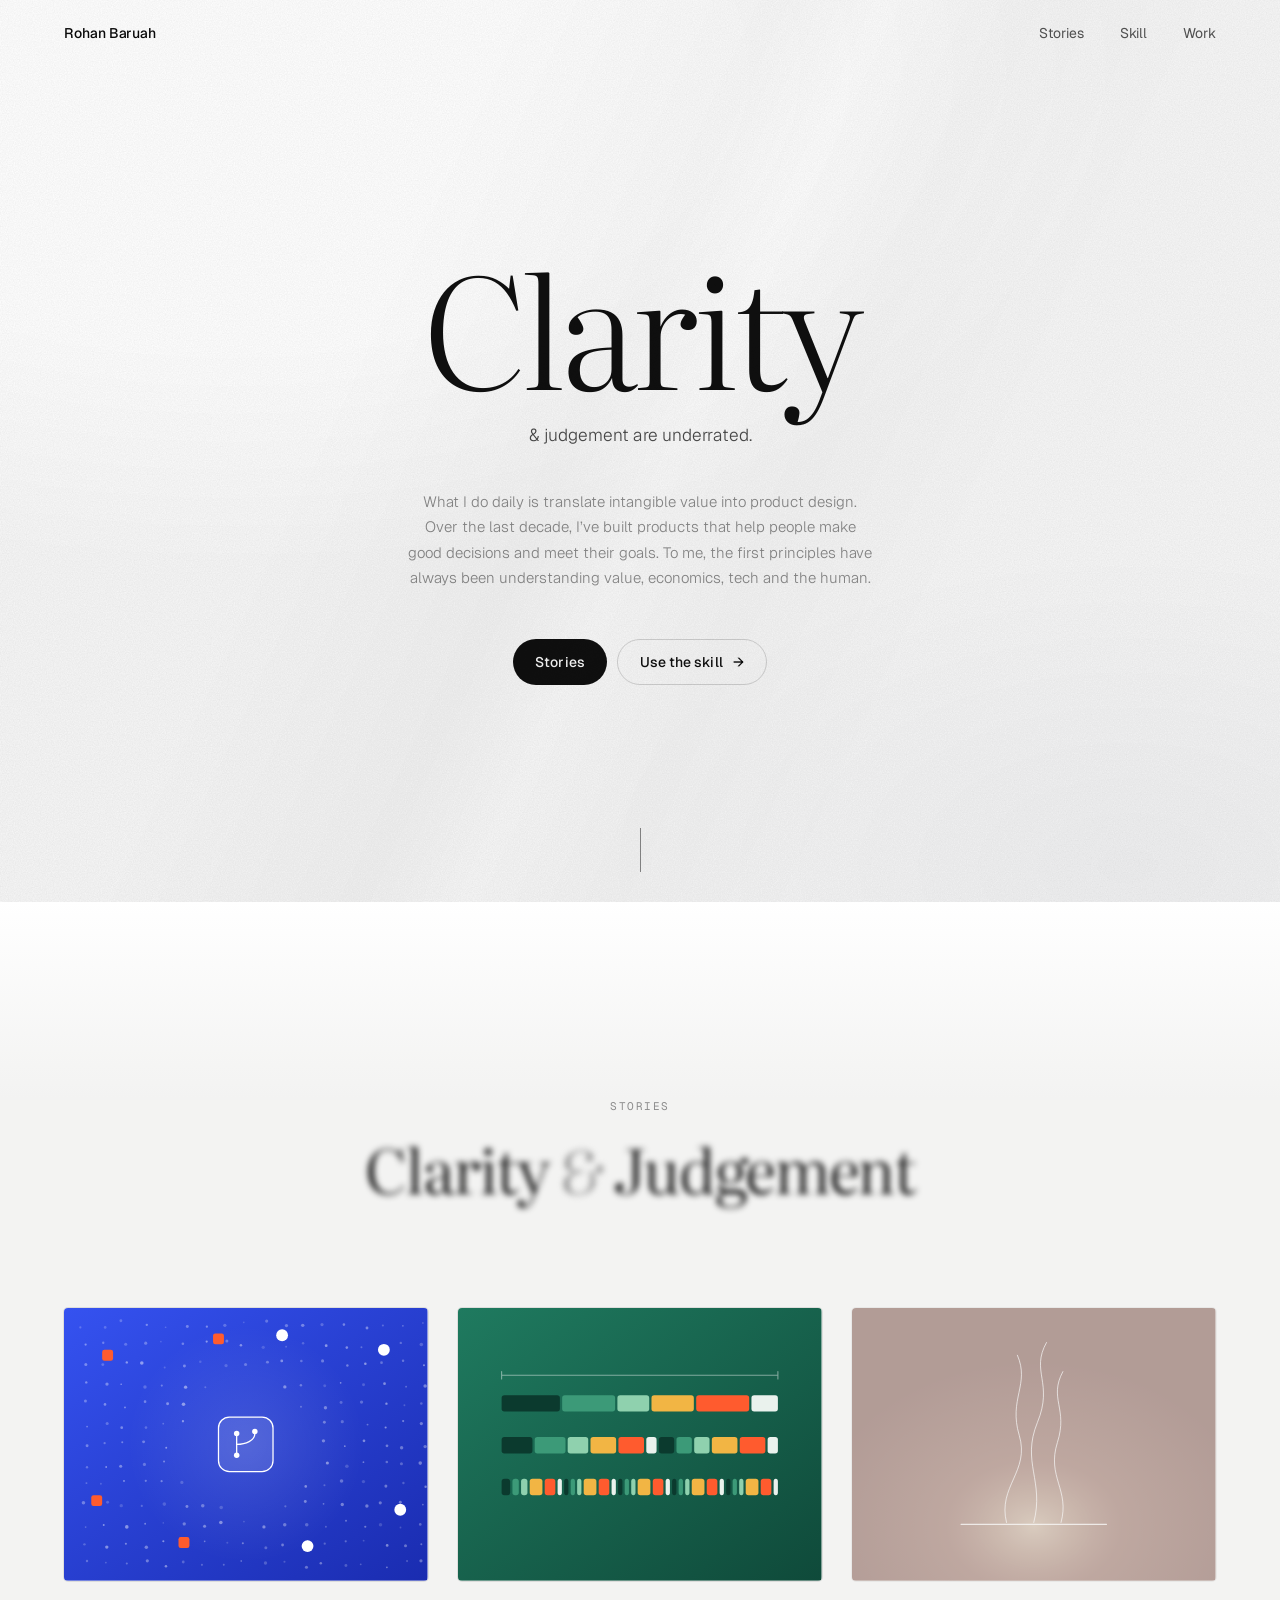
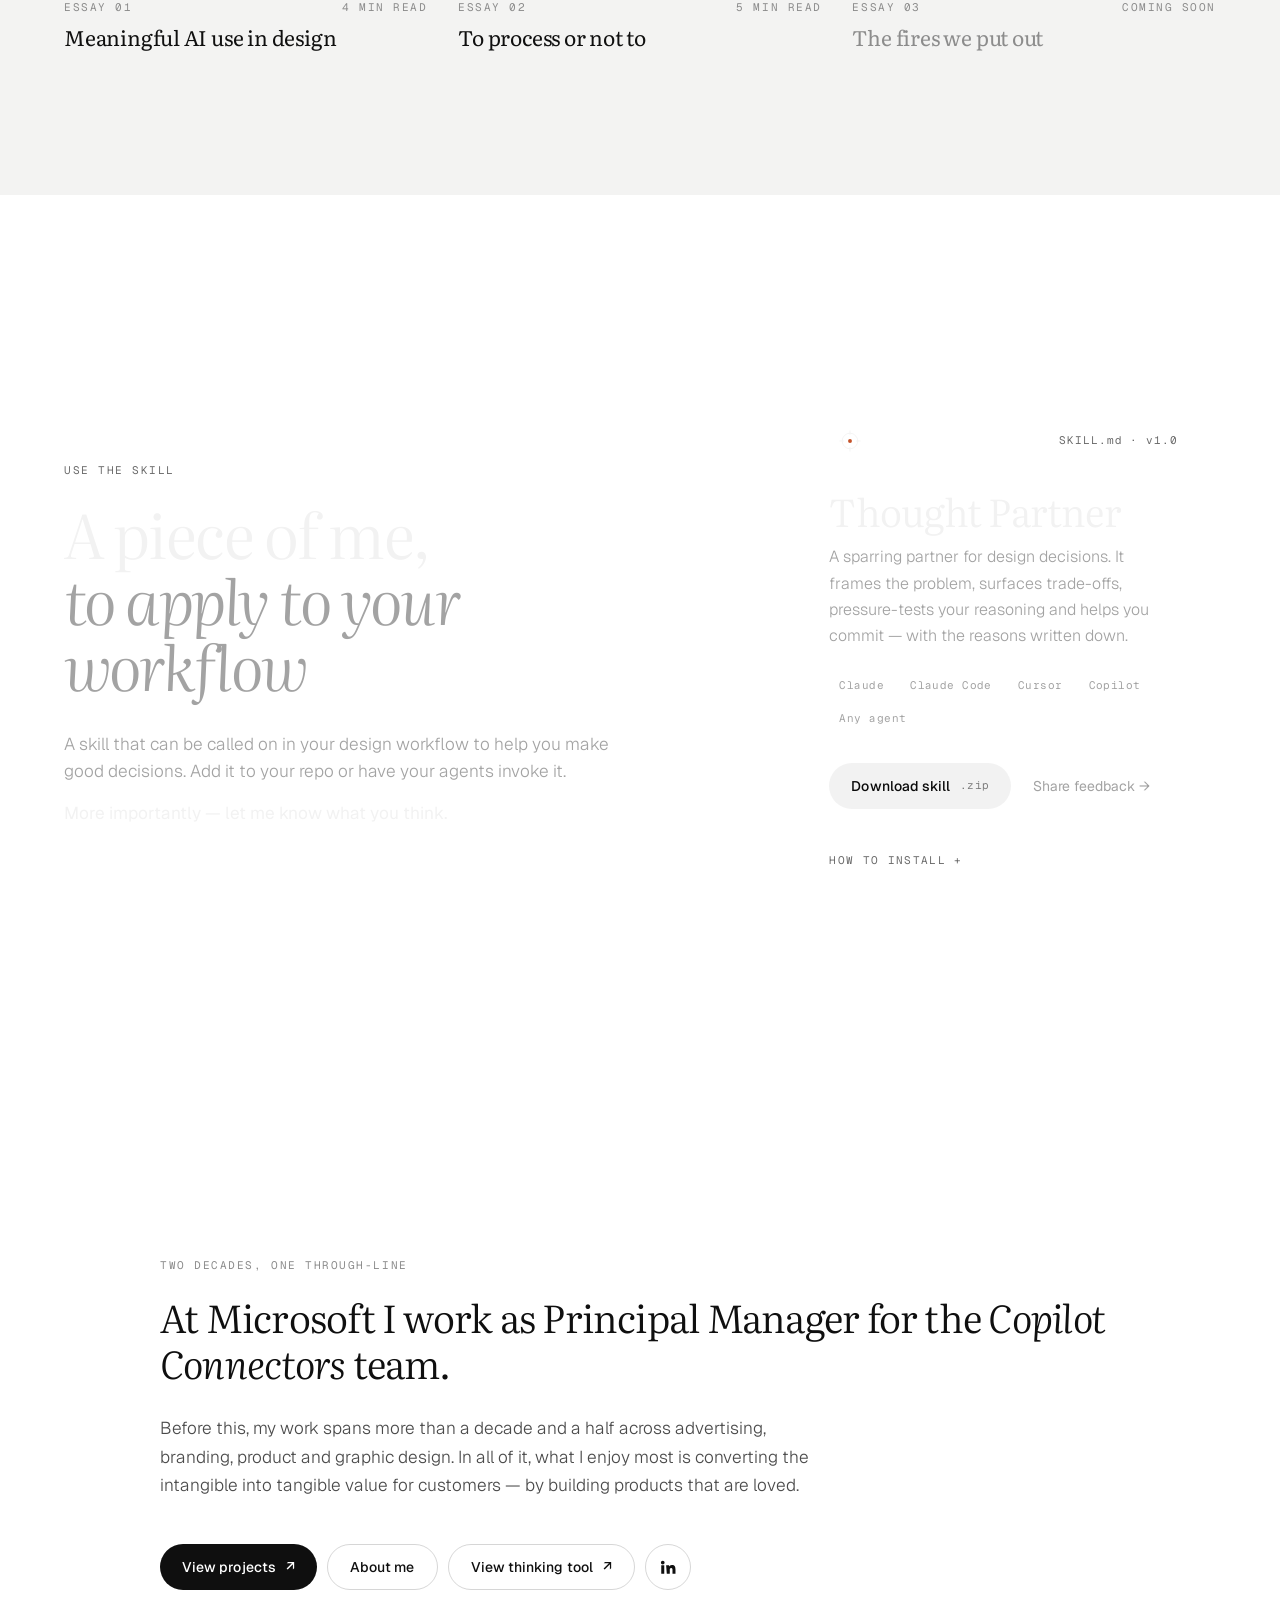
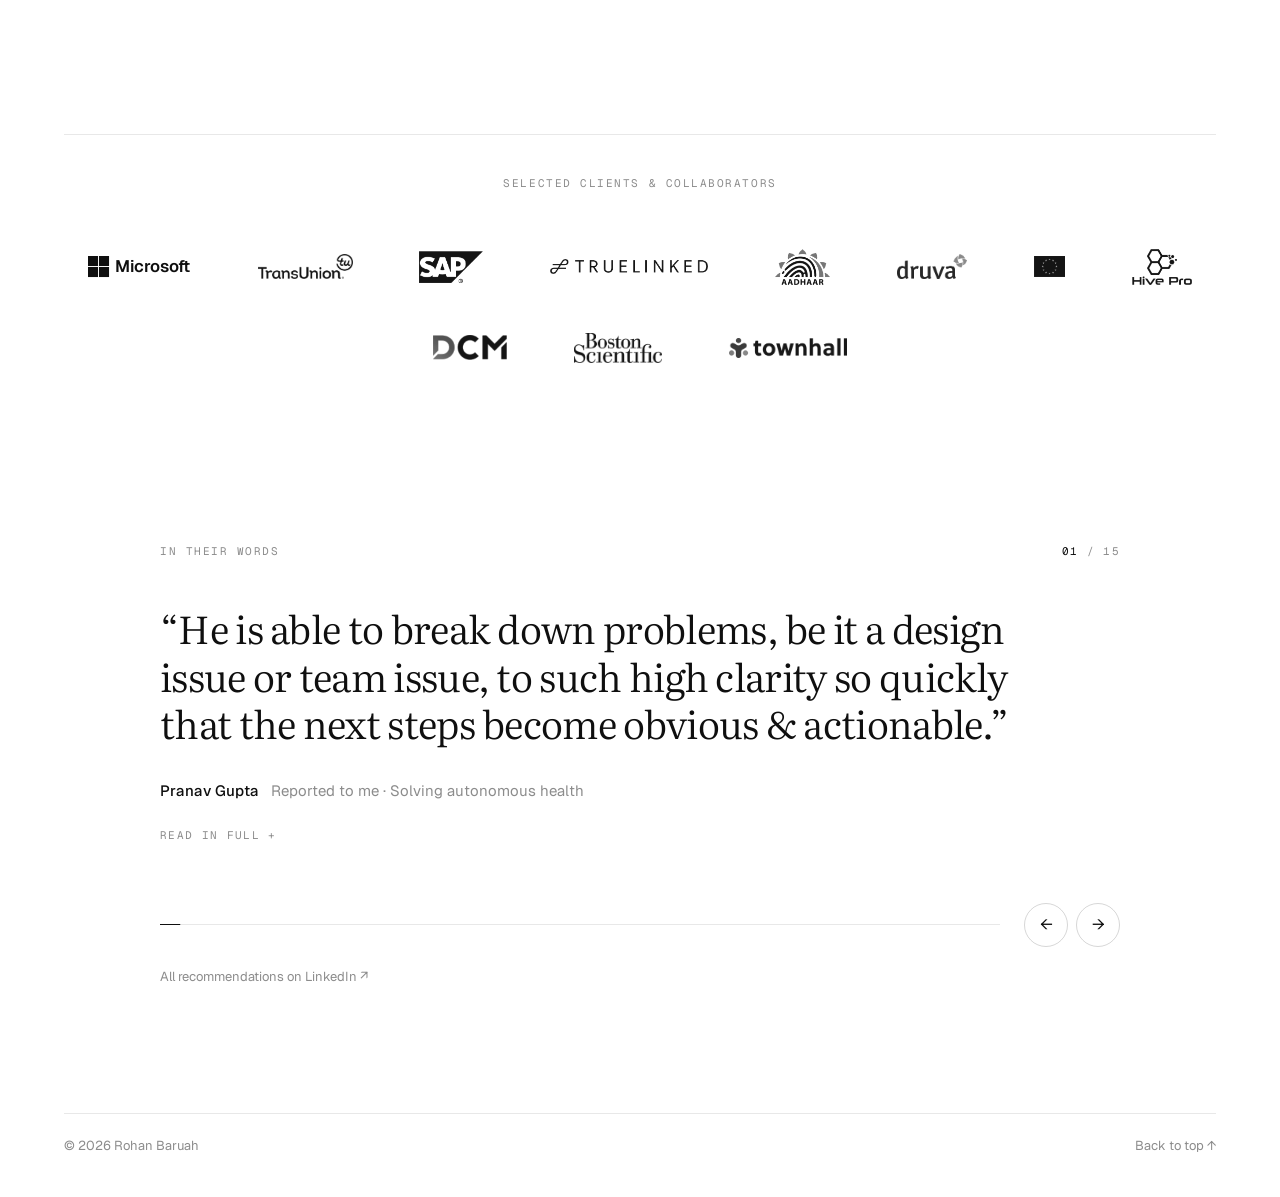
==== commit b6eed4ff: "Add files via upload" ====
--- a/index.html
+++ b/index.html
@@ -12,8 +12,8 @@
   <meta property="og:site_name" content="Rohan Baruah" />
   <meta property="og:title" content="Rohan Baruah — Clarity &amp; Judgement" />
   <meta property="og:description" content="Design leadership built on clarity and judgement. Essays, a reusable decision-making skill for your design workflow, and two decades of turning the intangible into tangible value." />
-  <meta property="og:url" content="__SITE__" />
-  <meta property="og:image" content="__SITE__assets/og.png" />
+  <meta property="og:url" content="https://baruahr.github.io/rohan-baruah/" />
+  <meta property="og:image" content="https://baruahr.github.io/rohan-baruah/assets/og.png" />
   <meta property="og:image:width" content="1200" />
   <meta property="og:image:height" content="630" />
   <meta name="twitter:card" content="summary_large_image" />
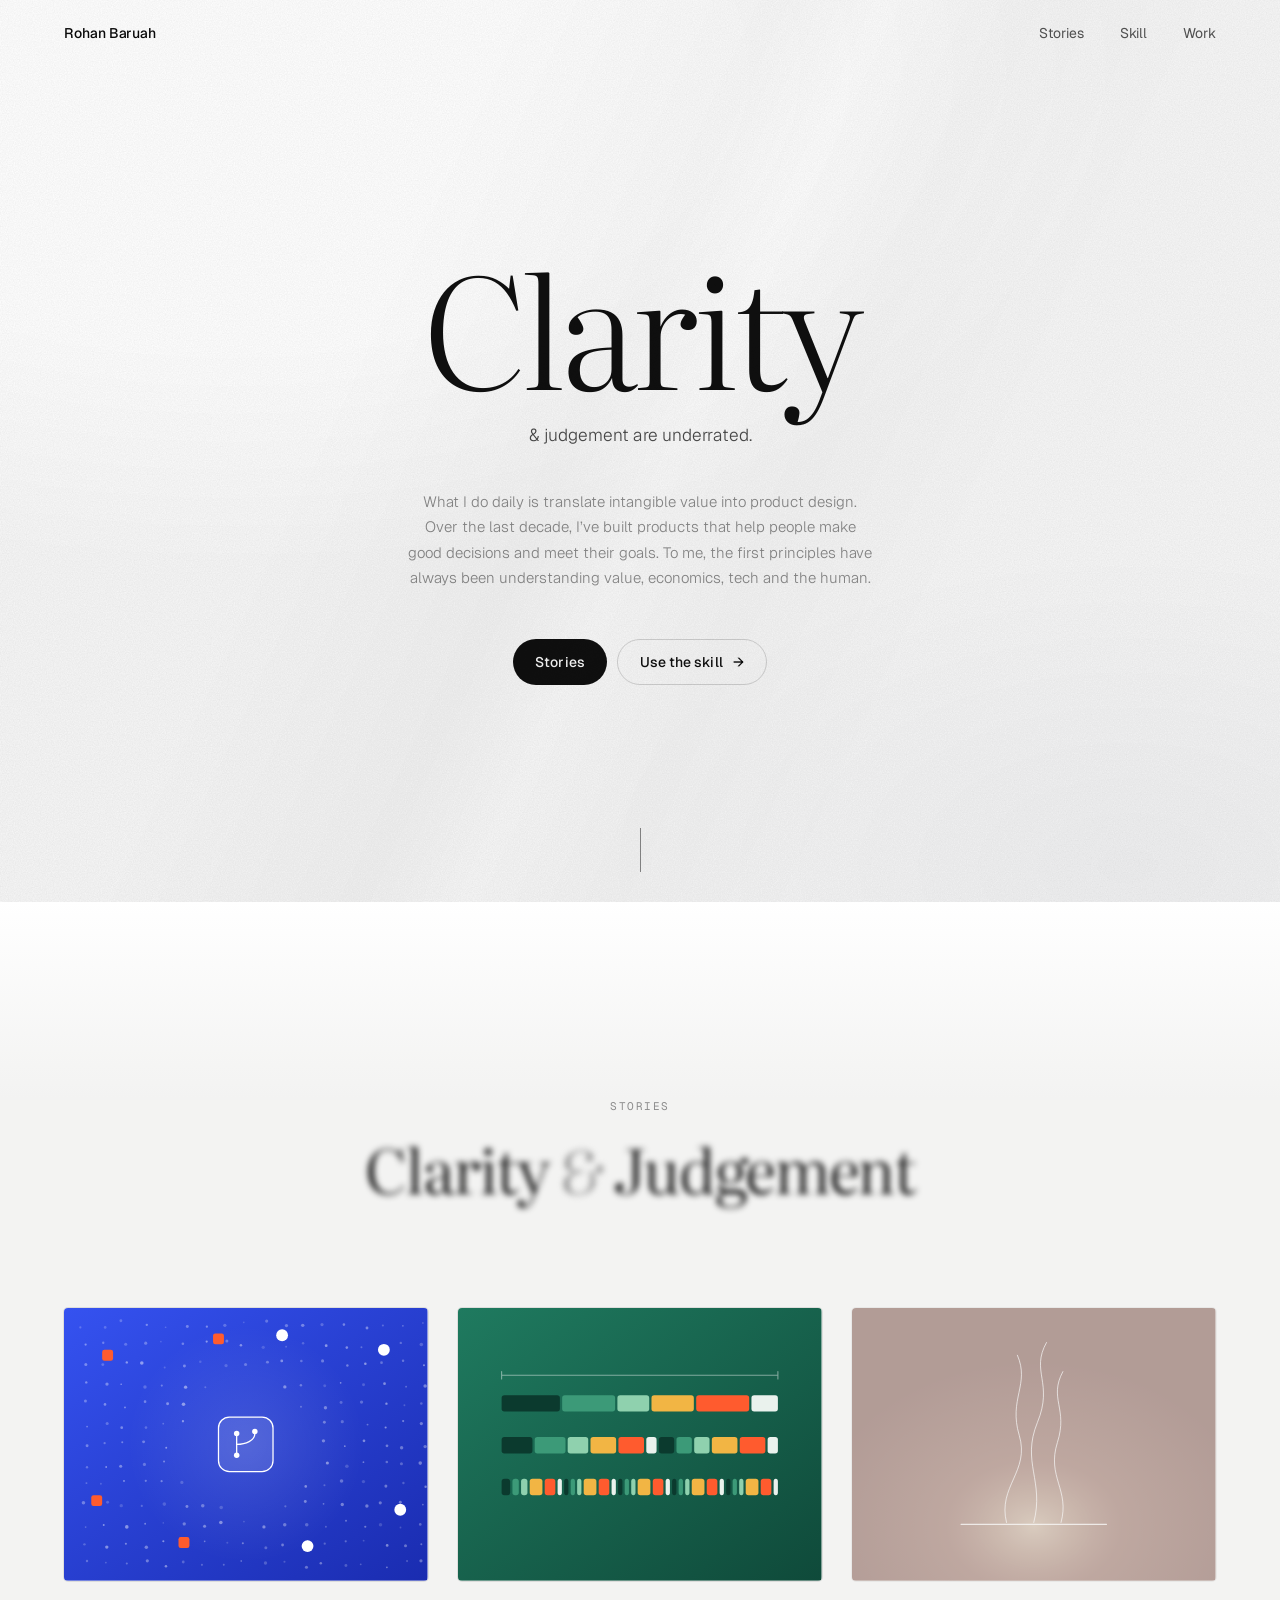
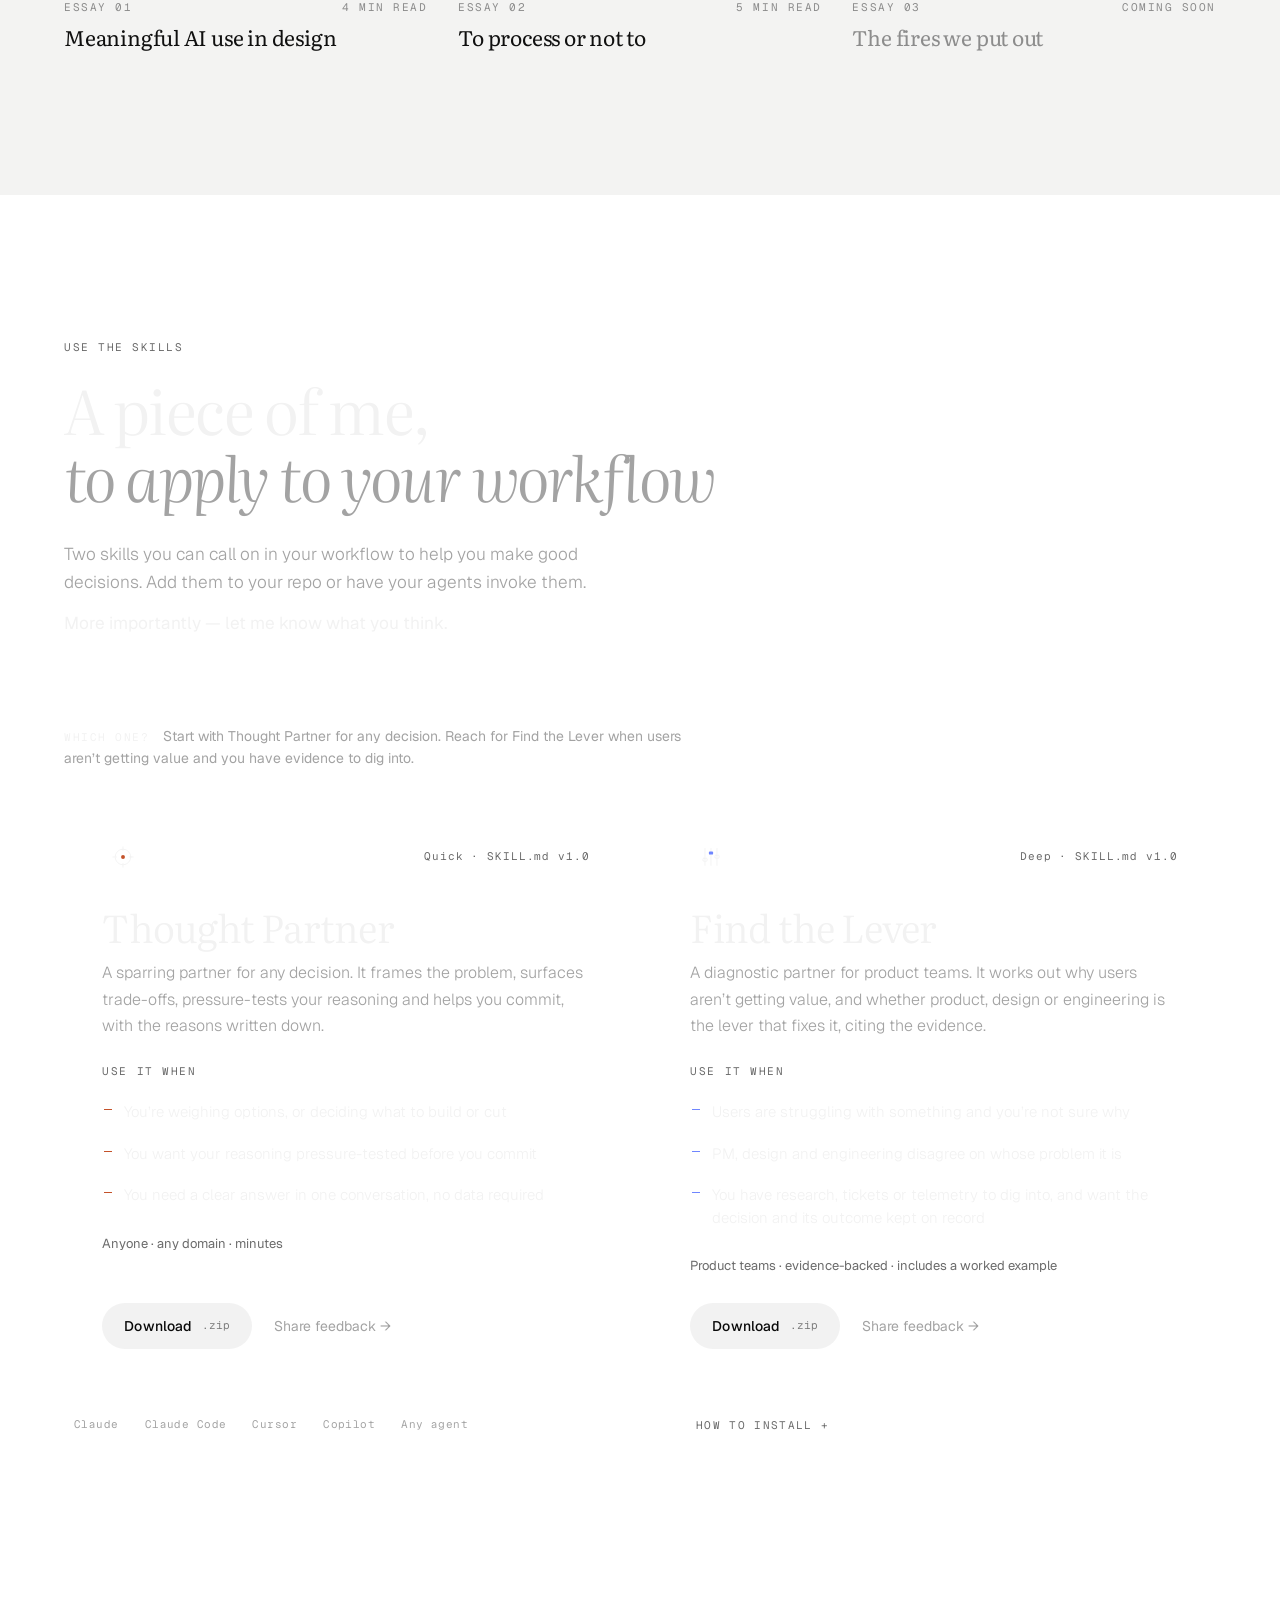
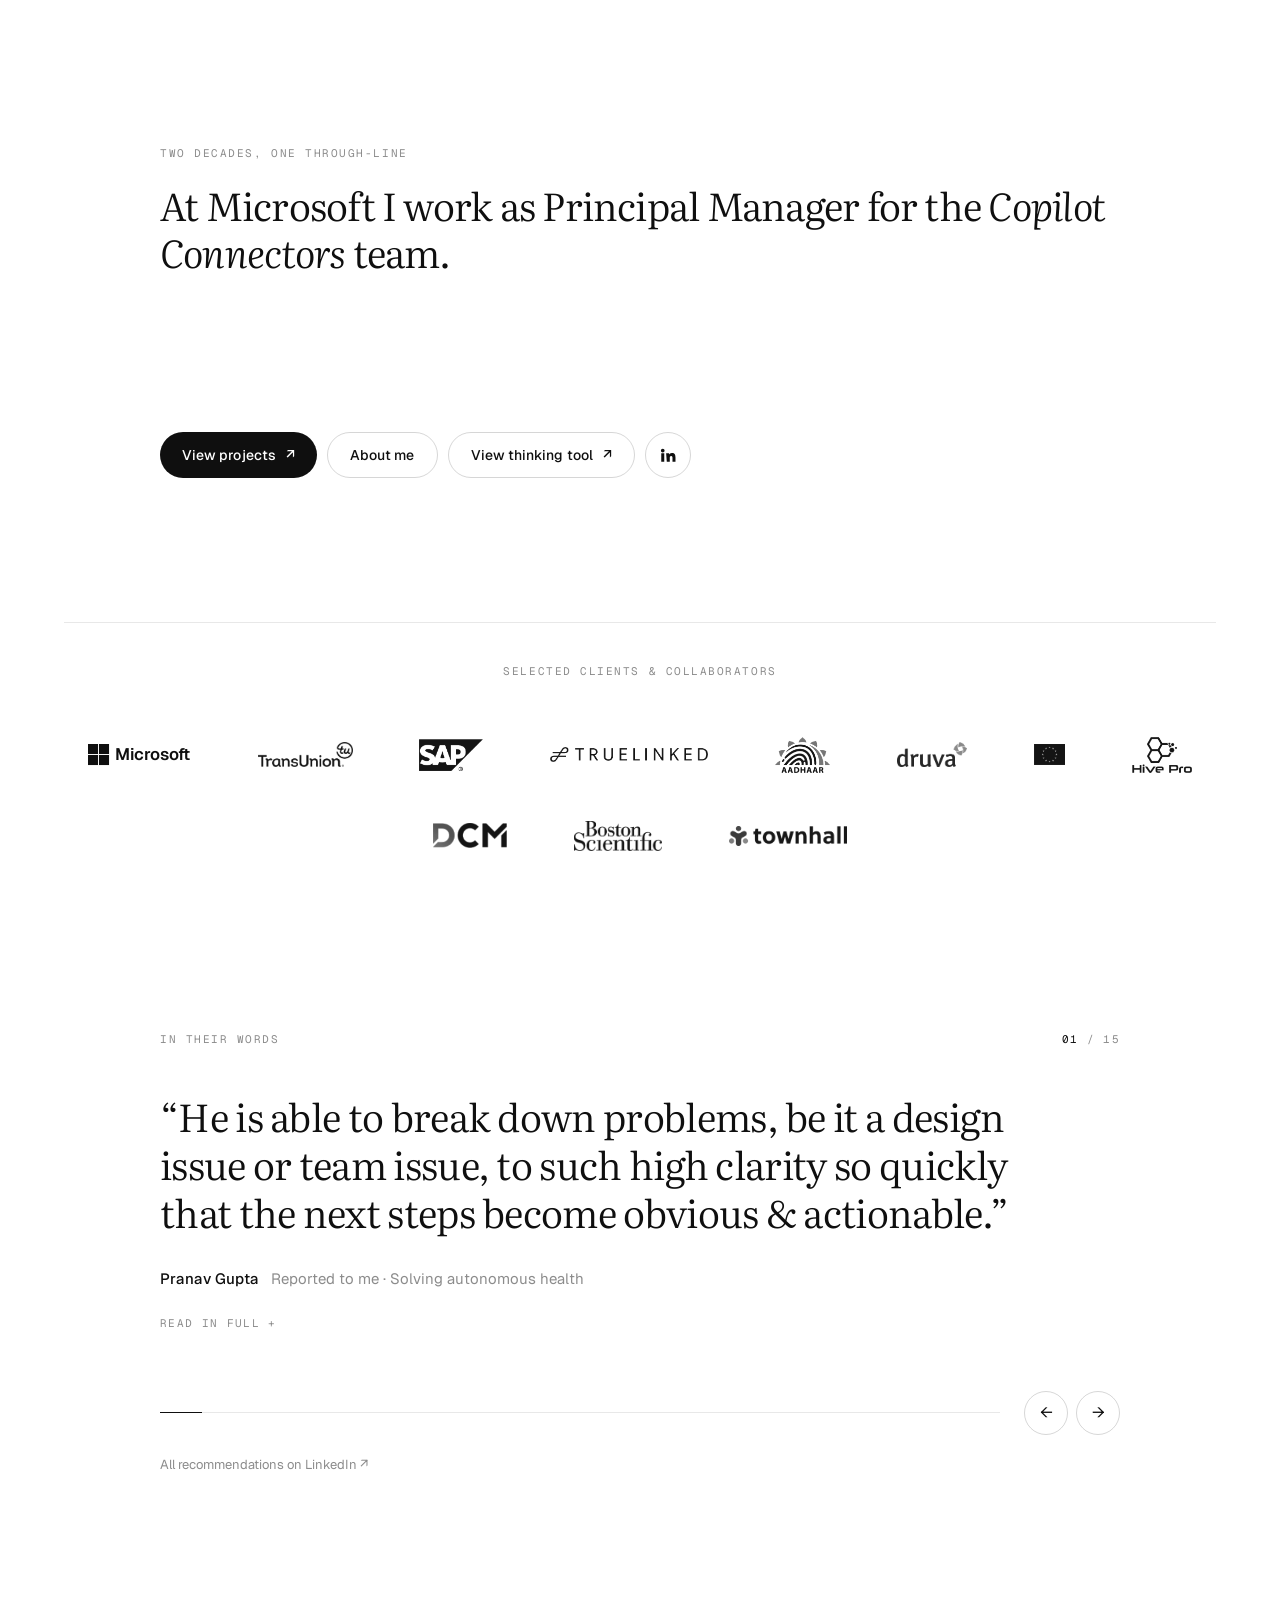
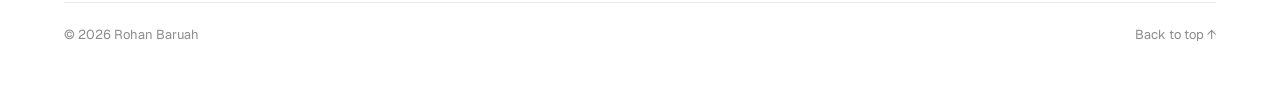
==== commit 6a94841c: "Add files via upload" ====
--- a/index.html
+++ b/index.html
@@ -160,41 +160,79 @@
     <!-- ───────────── Fold 3 · The skill (dark) ───────────── -->
     <section id="skill" class="fold fold--skill" aria-labelledby="skill-title">
       <div class="skill__glow" aria-hidden="true"></div>
-      <div class="skill__grid">
+      <div class="skill__wrap">
         <div class="skill__copy">
-          <p class="eyebrow">Use the skill</p>
+          <p class="eyebrow">Use the skills</p>
           <h2 id="skill-title" class="skill__title">A piece of me,<br /><em>to apply to your workflow</em></h2>
-          <p class="skill__desc">A skill that can be called on in your design workflow to help you make good decisions. Add it to your repo or have your agents invoke it.</p>
+          <p class="skill__desc">Two skills you can call on in your workflow to help you make good decisions. Add them to your repo or have your agents invoke them.</p>
           <p class="skill__desc skill__desc--em">More importantly — let me know what you think.</p>
         </div>
 
-        <article class="skillcard">
-          <div class="skillcard__top">
-            <span class="skillcard__icon" aria-hidden="true">
-              <svg viewBox="0 0 40 40"><circle cx="20" cy="20" r="13"/><circle cx="20" cy="20" r="3.2" class="fill"/><path d="M20 3v6M20 31v6M3 20h6M31 20h6"/></svg>
-            </span>
-            <span class="skillcard__tag">SKILL.md · v1.0</span>
-          </div>
-          <h3 class="skillcard__name">Thought Partner</h3>
-          <p class="skillcard__what">A sparring partner for design decisions. It frames the problem, surfaces trade-offs, pressure-tests your reasoning and helps you commit — with the reasons written down.</p>
-          <ul class="skillcard__works">
+        <p class="skill__pick"><span>Which one?</span> Start with Thought Partner for any decision. Reach for Find the Lever when users aren’t getting value and you have evidence to dig into.</p>
+
+        <div class="skill__cards">
+          <article class="skillcard">
+            <div class="skillcard__top">
+              <span class="skillcard__icon" aria-hidden="true">
+                <svg viewBox="0 0 40 40"><circle cx="20" cy="20" r="13"/><circle cx="20" cy="20" r="3.2" class="fill"/><path d="M20 3v6M20 31v6M3 20h6M31 20h6"/></svg>
+              </span>
+              <span class="skillcard__tag">Quick · SKILL.md v1.0</span>
+            </div>
+            <h3 class="skillcard__name">Thought Partner</h3>
+            <p class="skillcard__what">A sparring partner for any decision. It frames the problem, surfaces trade-offs, pressure-tests your reasoning and helps you commit, with the reasons written down.</p>
+            <p class="skillcard__label">Use it when</p>
+            <ul class="skillcard__when">
+              <li>You’re weighing options, or deciding what to build or cut</li>
+              <li>You want your reasoning pressure-tested before you commit</li>
+              <li>You need a clear answer in one conversation, no data required</li>
+            </ul>
+            <p class="skillcard__fit">Anyone · any domain · minutes</p>
+            <div class="skillcard__actions">
+              <a class="btn btn--light" href="assets/thought-partner-skill.zip" download>
+                Download <span class="btn__meta">.zip</span>
+              </a>
+              <a class="link-light" href="mailto:rohan.baruah@gmail.com?subject=Thought%20Partner%20skill%20%E2%80%94%20feedback">Share feedback <span aria-hidden="true">→</span></a>
+            </div>
+          </article>
+
+          <article class="skillcard skillcard--deep">
+            <div class="skillcard__top">
+              <span class="skillcard__icon" aria-hidden="true">
+                <svg viewBox="0 0 40 40"><path d="M10 6v28M20 6v28M30 6v28"/><rect x="6.5" y="22" width="7" height="5" rx="1.5"/><rect x="16.5" y="11" width="7" height="5" rx="1.5" class="fill"/><rect x="26.5" y="17" width="7" height="5" rx="1.5"/></svg>
+              </span>
+              <span class="skillcard__tag">Deep · SKILL.md v1.0</span>
+            </div>
+            <h3 class="skillcard__name">Find the Lever</h3>
+            <p class="skillcard__what">A diagnostic partner for product teams. It works out why users aren’t getting value, and whether product, design or engineering is the lever that fixes it, citing the evidence.</p>
+            <p class="skillcard__label">Use it when</p>
+            <ul class="skillcard__when">
+              <li>Users are struggling with something and you’re not sure why</li>
+              <li>PM, design and engineering disagree on whose problem it is</li>
+              <li>You have research, tickets or telemetry to dig into, and want the decision and its outcome kept on record</li>
+            </ul>
+            <p class="skillcard__fit">Product teams · evidence-backed · includes a worked example</p>
+            <div class="skillcard__actions">
+              <a class="btn btn--light" href="assets/find-the-lever-skill.zip" download>
+                Download <span class="btn__meta">.zip</span>
+              </a>
+              <a class="link-light" href="mailto:rohan.baruah@gmail.com?subject=Find%20the%20Lever%20skill%20%E2%80%94%20feedback">Share feedback <span aria-hidden="true">→</span></a>
+            </div>
+          </article>
+        </div>
+
+        <div class="skill__meta">
+          <ul class="skillcard__works" aria-label="Works with">
             <li>Claude</li><li>Claude Code</li><li>Cursor</li><li>Copilot</li><li>Any agent</li>
           </ul>
-          <div class="skillcard__actions">
-            <a class="btn btn--light" href="assets/thought-partner-skill.zip" download>
-              Download skill <span class="btn__meta">.zip</span>
-            </a>
-            <a class="link-light" href="mailto:rohan.baruah@gmail.com?subject=Thought%20Partner%20skill%20%E2%80%94%20feedback">Share feedback <span aria-hidden="true">→</span></a>
-          </div>
           <details class="skillcard__how">
             <summary>How to install</summary>
             <ol>
               <li><b>Claude Code</b> — unzip into <code>.claude/skills/</code> in your repo, or <code>~/.claude/skills/</code> for every project.</li>
               <li><b>Claude.ai</b> — Settings → Capabilities → Skills → upload the zip.</li>
-              <li><b>Other agents</b> — drop <code>SKILL.md</code> in your repo and reference it from your agent instructions.</li>
+              <li><b>Other agents</b> — drop the skill folder in your repo and reference its <code>SKILL.md</code> from your agent instructions.</li>
             </ol>
           </details>
-        </article>
+        </div>
       </div>
     </section>
 
--- a/styles.css
+++ b/styles.css
@@ -350,11 +350,19 @@
   opacity: 0; transition: opacity 1.6s var(--ease) .3s;
 }
 .is-dark .skill__glow { opacity: 1; }
-.skill__grid {
-  position: relative;
-  max-width: 1280px; width: 100%; margin: 0 auto;
-  display: grid; grid-template-columns: 1.2fr .8fr; gap: clamp(48px, 7vw, 120px); align-items: center;
-}
+.skill__wrap { position: relative; max-width: 1180px; width: 100%; margin: 0 auto; }
+.skill__copy { max-width: 760px; }
+.skill__pick {
+  max-width: 46em; margin: clamp(40px, 5vw, 64px) 0 0; padding-top: 22px;
+  border-top: 1px solid var(--line-d);
+  font-size: var(--fs-small); line-height: 1.6; color: var(--moon-2);
+}
+.skill__pick span { font-family: var(--mono); font-size: var(--fs-label); letter-spacing: .14em; text-transform: uppercase; color: var(--moon); margin-right: 10px; }
+.skill__cards { display: grid; grid-template-columns: repeat(2, minmax(0, 1fr)); gap: clamp(16px, 2vw, 24px); margin-top: 28px; }
+.skill__cards .skillcard { display: flex; flex-direction: column; }
+.skill__meta { display: flex; justify-content: space-between; align-items: flex-start; gap: 16px 32px; flex-wrap: wrap; margin-top: 24px; }
+.skill__meta .skillcard__works { margin: 0; }
+.skill__meta .skillcard__how { margin: 0; border-top: 0; padding-top: 6px; flex: 0 1 520px; }
 .skill__title {
   margin: 0;
   font-size: var(--fs-h1);
@@ -398,7 +406,16 @@
   letter-spacing: .04em; text-transform: none; color: var(--moon-2);
   padding: 5px 10px; border-radius: 999px; box-shadow: inset 0 0 0 1px rgba(255,255,255,.12);
 }
-.skillcard__actions { display: flex; align-items: center; gap: 22px; flex-wrap: wrap; margin-top: 30px; }
+.skillcard__label { margin: 24px 0 0; font-family: var(--mono); font-size: var(--fs-label); letter-spacing: .14em; text-transform: uppercase; color: var(--moon-3); }
+.skillcard__when { list-style: none; margin: 10px 0 0; padding: 0; }
+.skillcard__when li { position: relative; padding: 9px 0 9px 22px; border-top: 1px solid rgba(255,255,255,.07); font-size: 15px; font-weight: 300; line-height: 1.5; color: var(--moon); }
+.skillcard__when li::before { content: ""; position: absolute; left: 2px; top: 17px; width: 8px; height: 1px; background: var(--accent); }
+.skillcard--deep .skillcard__when li::before { background: #6F86FF; }
+.skillcard--deep .skillcard__icon .fill { fill: #6F86FF; }
+.skillcard__icon rect { fill: none; stroke: var(--moon); stroke-width: 1.4; }
+.skillcard__icon rect.fill { stroke: none; }
+.skillcard__fit { margin: 18px 0 0; font-size: 13px; color: var(--moon-3); }
+.skillcard__actions { display: flex; align-items: center; gap: 22px; flex-wrap: wrap; margin-top: auto; padding-top: 26px; }
 .link-light { font-size: var(--fs-small); color: var(--moon-2); transition: color .3s; }
 .link-light:hover { color: var(--moon); }
 .skillcard__how { margin-top: 26px; border-top: 1px solid rgba(255,255,255,.08); padding-top: 16px; font-size: var(--fs-small); color: var(--moon-2); }
@@ -747,7 +764,7 @@
 
 /* ───────────── Responsive ───────────── */
 @media (max-width: 980px) {
-  .skill__grid { grid-template-columns: 1fr; }
+  .skill__cards { grid-template-columns: 1fr; max-width: 620px; }
   .skill__glow { right: -40vw; top: 70%; width: 140vw; height: 140vw; }
 }
 @media (max-width: 820px) {
